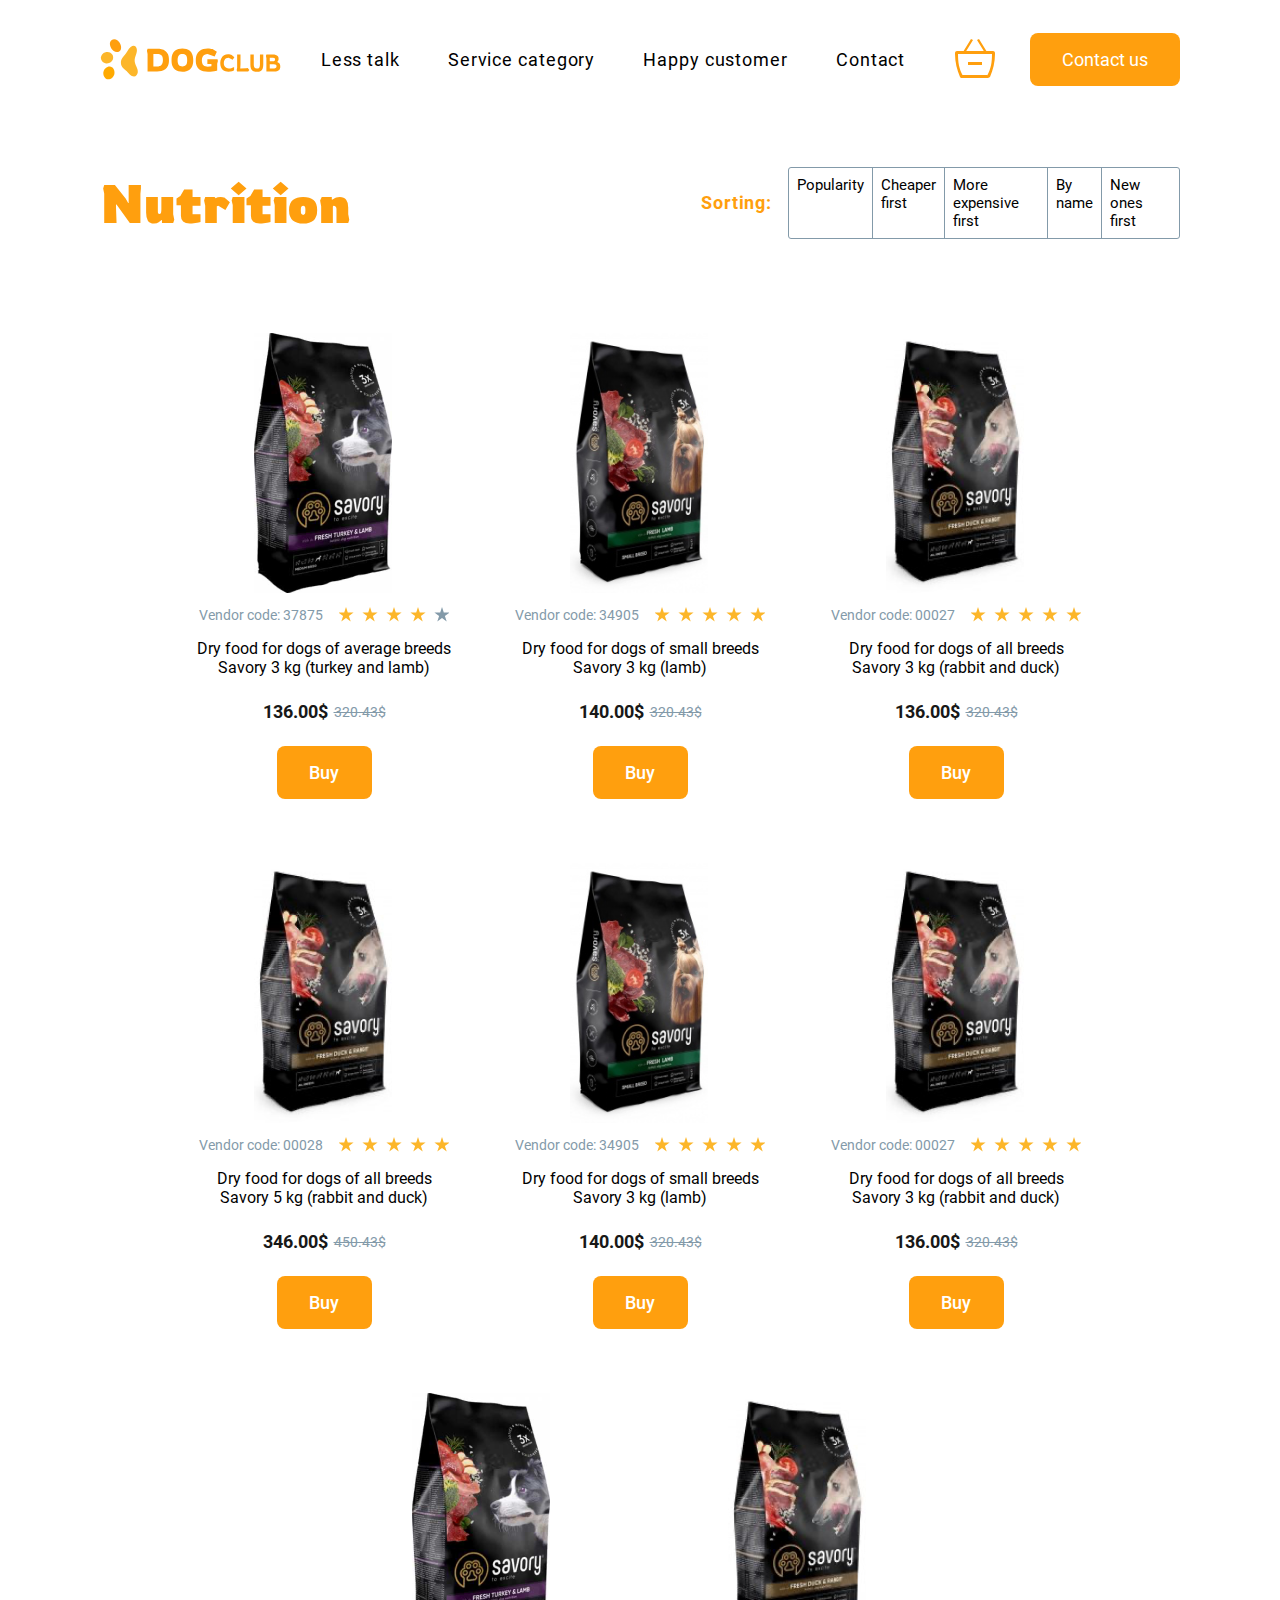
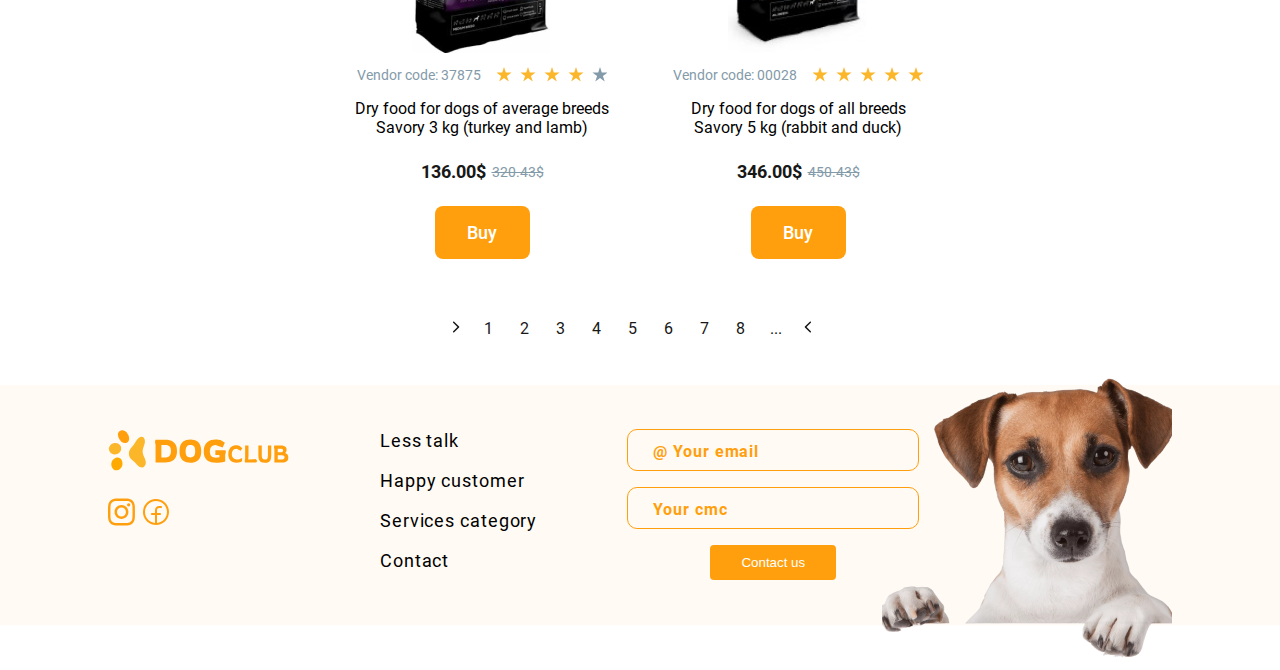
==== nutrition.html @ 67121de4 "Add files via upload" ====
<!DOCTYPE html>
<html lang="en">
  <head>
    <meta charset="UTF-8" />
    <meta name="viewport" content="width=device-width, initial-scale=1.0" />

    <link rel="stylesheet" href="./scss/main.min.css" />
    <title>Document</title>
  </head>
  <body>
    <header class="header">
      <div class="container">
        <div class="header__container">
          <nav class="header__nav">
            <a class="header__logo" href="./index.html">
              <img src="./photo/logo.svg" alt="logo" />
            </a>
            <ul class="header__menu">
              <li><a class="link" href="#">Less talk</a></li>
              <li><a class="link" href="#">Service category</a></li>
              <li><a class="link" href="#">Happy customer</a></li>
              <li><a class="link" href="#">Contact</a></li>
            </ul>
            <ul class="header__buttons">
              <li>
                <button type="button" class="cart-button">
                  <svg width="40px" height="40px">
                    <use href="./photo/icons.svg#icon-cart"></use>
                  </svg>
                </button>
              </li>
              <li>
                <button type="button" class="contact-button button">
                  Contact us
                </button>
              </li>
            </ul>
          </nav>
          <svg class="img-block">
            <use
              width="95px"
              height="95px"
              href="photo/icons.svg#icon-paw"
            ></use>
          </svg>
        </div>
      </div>
    </header>
    <main>
      <section class="choose-section">
        <div class="container">
          <div class="choose-section__container">
            <div class="choose-section__title-block">
              <h2 class="choose-section__title">Nutrition</h2>
            </div>
            <div class="choose-section__menu">
              <p class="choose-section__text">Sorting:</p>
              <ul class="choose-section__list">
                <li class="choose-section__list-element">
                  <a href="">Popularity</a>
                </li>
                <li class="choose-section__list-element">
                  <a href="">Cheaper first</a>
                </li>
                <li class="choose-section__list-element">
                  <a href="">More expensive first</a>
                </li>
                <li class="choose-section__list-element">
                  <a href="">By name</a>
                </li>
                <li class="choose-section__list-element">
                  <a href="">New ones first</a>
                </li>
              </ul>
            </div>
          </div>
        </div>
      </section>
      <section class="product-section">
        <div class="container">
          <div class="product-section__container">
            <ul class="product-list">
              <li class="product-list__element">
                <img
                  class="product-list__img"
                  src="./photo/turkey-product.png"
                  alt=""
                />
                <div class="product-list__stars-code-block">
                  <p class="product-list__code">Vendor code: 37875</p>
                  <img
                    class="product-list__stars"
                    src="./photo/four-stars.svg"
                    alt=""
                  />
                </div>
                <p class="product-list__desc">
                  Dry food for dogs of average breeds <br />
                  Savory 3 kg (turkey and lamb)
                </p>
                <div class="product-list__price">
                  <p class="product-list__new-price">136.00$</p>
                  <p class="product-list__old-price">320.43$</p>
                </div>
                <button class="product-list__button button" type="button">
                  <p class="product-list__button-text">Buy</p>
                </button>
              </li>
              <li class="product-list__element">
                <img
                  class="product-list__img"
                  src="./photo/lamb-product.png"
                  alt=""
                />
                <div class="product-list__stars-code-block">
                  <p class="product-list__code">Vendor code: 34905</p>
                  <img
                    class="product-list__stars"
                    src="./photo/five-stars.svg"
                    alt=""
                  />
                </div>
                <p class="product-list__desc">
                  Dry food for dogs of small breeds <br />
                  Savory 3 kg (lamb)
                </p>
                <div class="product-list__price">
                  <p class="product-list__new-price">140.00$</p>
                  <p class="product-list__old-price">320.43$</p>
                </div>
                <button class="product-list__button button" type="button">
                  <p class="product-list__button-text">Buy</p>
                </button>
              </li>
              <li class="product-list__element">
                <img
                  class="product-list__img"
                  src="./photo/rabbit-duck-product-3kg.png"
                  alt=""
                />
                <div class="product-list__stars-code-block">
                  <p class="product-list__code">Vendor code: 00027</p>
                  <img
                    class="product-list__stars"
                    src="./photo/five-stars.svg"
                    alt=""
                  />
                </div>
                <p class="product-list__desc">
                  Dry food for dogs of all breeds <br />
                  Savory 3 kg (rabbit and duck)
                </p>
                <div class="product-list__price">
                  <p class="product-list__new-price">136.00$</p>
                  <p class="product-list__old-price">320.43$</p>
                </div>
                <button class="product-list__button button" type="button">
                  <p class="product-list__button-text">Buy</p>
                </button>
              </li>
              <li class="product-list__element">
                <img
                  class="product-list__img"
                  src="./photo/rabbit-duck-product-5kg.png"
                  alt=""
                />
                <div class="product-list__stars-code-block">
                  <p class="product-list__code">Vendor code: 00028</p>
                  <img
                    class="product-list__stars"
                    src="./photo/five-stars.svg"
                    alt=""
                  />
                </div>
                <p class="product-list__desc">
                  Dry food for dogs of all breeds <br />
                  Savory 5 kg (rabbit and duck)
                </p>
                <div class="product-list__price">
                  <p class="product-list__new-price">346.00$</p>
                  <p class="product-list__old-price">450.43$</p>
                </div>
                <button class="product-list__button button" type="button">
                  <p class="product-list__button-text">Buy</p>
                </button>
              </li>
              <li class="product-list__element">
                <img
                  class="product-list__img"
                  src="./photo/lamb-product.png"
                  alt=""
                />
                <div class="product-list__stars-code-block">
                  <p class="product-list__code">Vendor code: 34905</p>
                  <img
                    class="product-list__stars"
                    src="./photo/five-stars.svg"
                    alt=""
                  />
                </div>
                <p class="product-list__desc">
                  Dry food for dogs of small breeds <br />
                  Savory 3 kg (lamb)
                </p>
                <div class="product-list__price">
                  <p class="product-list__new-price">140.00$</p>
                  <p class="product-list__old-price">320.43$</p>
                </div>
                <button class="product-list__button button" type="button">
                  <p class="product-list__button-text">Buy</p>
                </button>
              </li>
              <li class="product-list__element">
                <img
                  class="product-list__img"
                  src="./photo/rabbit-duck-product-3kg.png"
                  alt=""
                />
                <div class="product-list__stars-code-block">
                  <p class="product-list__code">Vendor code: 00027</p>
                  <img
                    class="product-list__stars"
                    src="./photo/five-stars.svg"
                    alt=""
                  />
                </div>
                <p class="product-list__desc">
                  Dry food for dogs of all breeds <br />
                  Savory 3 kg (rabbit and duck)
                </p>
                <div class="product-list__price">
                  <p class="product-list__new-price">136.00$</p>
                  <p class="product-list__old-price">320.43$</p>
                </div>
                <button class="product-list__button button" type="button">
                  <p class="product-list__button-text">Buy</p>
                </button>
              </li>
              <li class="product-list__element">
                <img
                  class="product-list__img"
                  src="./photo/turkey-product.png"
                  alt=""
                />
                <div class="product-list__stars-code-block">
                  <p class="product-list__code">Vendor code: 37875</p>
                  <img
                    class="product-list__stars"
                    src="./photo/four-stars.svg"
                    alt=""
                  />
                </div>
                <p class="product-list__desc">
                  Dry food for dogs of average breeds <br />
                  Savory 3 kg (turkey and lamb)
                </p>
                <div class="product-list__price">
                  <p class="product-list__new-price">136.00$</p>
                  <p class="product-list__old-price">320.43$</p>
                </div>
                <button class="product-list__button button" type="button">
                  <p class="product-list__button-text">Buy</p>
                </button>
              </li>
              <li class="product-list__element">
                <img
                  class="product-list__img"
                  src="./photo/rabbit-duck-product-5kg.png"
                  alt=""
                />
                <div class="product-list__stars-code-block">
                  <p class="product-list__code">Vendor code: 00028</p>
                  <img
                    class="product-list__stars"
                    src="./photo/five-stars.svg"
                    alt=""
                  />
                </div>
                <p class="product-list__desc">
                  Dry food for dogs of all breeds <br />
                  Savory 5 kg (rabbit and duck)
                </p>
                <div class="product-list__price">
                  <p class="product-list__new-price">346.00$</p>
                  <p class="product-list__old-price">450.43$</p>
                </div>
                <button class="product-list__button button" type="button">
                  <p class="product-list__button-text">Buy</p>
                </button>
              </li>
            </ul>
            <div class="product-section__slider">
              <div class="product-section__slider-container">
                <button class="scroll-button previous" type="button">
                  <img src="./photo/Group 46211.svg" alt="" />
                </button>
                <div class="pagination">
                  <button
                    class="pagination__button"
                    type="button"
                    aria-label="Go to slide 1"
                  >
                    <p class="pagination__text">1</p>
                  </button>
                  <button
                    class="pagination__button"
                    type="button"
                    aria-label="Go to slide 2"
                  >
                    <p class="pagination__text">2</p>
                  </button>
                  <button
                    class="pagination__button"
                    type="button"
                    aria-label="Go to slide 3"
                  >
                    <p class="pagination__text">3</p>
                  </button>
                  <button
                    class="pagination__button"
                    type="button"
                    aria-label="Go to slide 4"
                  >
                    <p class="pagination__text">4</p>
                  </button>
                  <button
                    class="pagination__button"
                    type="button"
                    aria-label="Go to slide 5"
                  >
                    <p class="pagination__text">5</p>
                  </button>
                  <button
                    class="pagination__button"
                    type="button"
                    aria-label="Go to slide 6"
                  >
                    <p class="pagination__text">6</p>
                  </button>
                  <button
                    class="pagination__button"
                    type="button"
                    aria-label="Go to slide 7"
                  >
                    <p class="pagination__text">7</p>
                  </button>
                  <button
                    class="pagination__button"
                    type="button"
                    aria-label="Go to slide 8"
                  >
                    <p class="pagination__text">8</p>
                  </button>
                  <button
                    class="pagination__button"
                    type="button"
                    aria-label="Go to slide 9"
                  >
                    <p class="pagination__text">...</p>
                  </button>
                </div>
                <button class="scroll-button next" type="button">
                  <img src="./photo/Group 46211.svg" alt="" />
                </button>
              </div>
            </div>
          </div>
        </div>
      </section>
    </main>
    <div class="footer-bg"></div>
    <footer class="footer">
      <div class="container">
        <div class="footer__container">
          <div class="footer__nav">
            <div class="footer__social-block">
              <a class="footer__logo" href="">
                <img src="./photo/logo.svg" alt="Logo" />
              </a>
              <ul class="footer__social-list">
                <li class="footer__social-item">
                  <a class="footer__social-network-link" href="">
                    <svg class="footer__social-network">
                      <use href="./photo/icons.svg#icon-instagram"></use>
                    </svg>
                  </a>
                </li>
                <li class="footer__social-item">
                  <a class="footer__social-network-link" href="">
                    <svg class="footer__social-network">
                      <use href="./photo/icons.svg#icon-facebook"></use>
                    </svg>
                  </a>
                </li>
              </ul>
            </div>

            <ul class="footer__menu-list">
              <li class="footer__menu-item">
                <a class="link" href="">Less talk</a>
              </li>
              <li class="footer__menu-item">
                <a class="link" href="">Happy customer </a>
              </li>
              <li class="footer__menu-item">
                <a class="link" href=""> Services category</a>
              </li>
              <li class="footer__menu-item">
                <a class="link" href="">Contact</a>
              </li>
            </ul>

            <div class="footer__form-block">
              <form class="footer__form" action="">
                <div class="footer__input-block">
                  <label class="footer__label" for=""></label
                  ><input
                    class="footer__input"
                    type="email"
                    placeholder="@ Your email"
                  />
                </div>
                <div class="footer__input-block">
                  <label for=""></label
                  ><input
                    class="footer__input"
                    type="text"
                    placeholder="Your cmc"
                  />
                </div>
              </form>
              <button class="footer__button-contacts" type="button">
                Contact us
              </button>
            </div>
          </div>
        </div>
      </div>
    </footer>
  </body>
</html>
---- scss/main.min.css ----
body{position:relative;margin:0;padding:0}h1,h2,h3,h4,h5,h6,p{margin:0}ul{list-style-type:none;padding:0px;margin:0}a{text-decoration:none}img{display:block;max-width:100%;height:auto;-o-object-fit:cover;object-fit:cover}.container{margin:0 auto;max-width:1440px;width:100%}:root{--main-text-color: #181817;--brand-color: #ff9f0e;--accent-color: #fcb62a;--second-text-color: #ffff;--card-bg-color: #839aa9;--title-font: "Rowdies", swap;--main-font: "Roboto", swap}@font-face{font-display:swap;font-family:"Rowdies";font-style:normal;font-weight:400;src:url("../fonts/rowdies-v17-latin-regular.woff2") format("woff2")}@font-face{font-display:swap;font-family:"Rowdies";font-style:normal;font-weight:700;src:url("../fonts/rowdies-v17-latin-700.woff2") format("woff2")}@font-face{font-display:swap;font-family:"Roboto";font-style:normal;font-weight:300;src:url("../fonts/roboto-v30-latin-300.woff2") format("woff2")}@font-face{font-display:swap;font-family:"Roboto";font-style:normal;font-weight:400;src:url("../fonts/roboto-v30-latin-regular.woff2") format("woff2")}@font-face{font-display:swap;font-family:"Roboto";font-style:normal;font-weight:500;src:url("../fonts/roboto-v30-latin-500.woff2") format("woff2")}@font-face{font-display:swap;font-family:"Roboto";font-style:normal;font-weight:700;src:url("../fonts/roboto-v30-latin-700.woff2") format("woff2")}.link{font-weight:400;font-size:18px;line-height:133%;letter-spacing:.05em;font-family:var(--main-font);color:var(--main-tezt-color);transition:color .3s;text-decoration:none}.link:hover{color:var(--brand-color)}.button{font-weight:400;font-size:18px;color:#fff;font-family:var(--main-font);background-color:var(--brand-color);border:none;border-radius:8px;padding:16px 32px;transition:.3s;cursor:pointer}.button:hover{background-color:var(--accent-color)}.contact-button{display:none}@media screen and (min-width: 1280px){.contact-button{display:block}}.cart-button{background-color:rgba(0,0,0,0);border:none;fill:var(--brand-color)}.cart-button>svg{width:24px;height:24px}@media screen and (min-width: 1280px){.cart-button>svg{width:40px;height:40px;margin:5px}}.burger-btn{background-color:rgba(0,0,0,0);border:none;fill:var(--brand-color);align-items:center;padding:0;height:24px;display:flex}.burger-btn__svg{width:24px;height:24px}@media screen and (min-width: 1280px){.burger-btn{display:none}}.explore-button{padding:8px 24px;margin:0 auto;display:block;font-size:16px}@media screen and (min-width: 1280px){.explore-button{padding:16px 32px}}.about-explore-button{font-size:16px;padding:8px 24px}@media screen and (min-width: 1280px){.about-explore-button{padding:16px 32px}}.carousel-button{border-radius:50%;height:46px;width:46px;border:none;fill:var(--second-text-color);background-color:var(--card-bg-color);padding:0;margin:0;cursor:pointer;display:block;transition:.3s}.carousel-button:hover{background-color:var(--brand-color)}.arrow{margin-top:2px}.next{transform:rotate(180deg)}.scroll-button{max-width:32px;width:100%;height:24px;border:none;background-color:#fff;padding:0;cursor:pointer}.hero-bg{background-image:url(/photo/Hero-bg-small.png);height:325px;position:absolute;z-index:-1;max-width:625px;width:100%;background-repeat:no-repeat;background-position:0px -50px}@media screen and (min-width: 1280px){.hero-bg{background-image:url(/photo/hero-bg.png);background-size:115%;background-position:-200px 0;background-repeat:no-repeat;max-width:1840px;width:100%;height:900px;position:absolute;z-index:-1;top:90px}}@media screen and (min-width: 1440px){.hero-bg{background-image:url(/photo/hero-bg.png);background-size:110%;background-position:-300px 0;background-repeat:no-repeat;max-width:1840px;width:100%;height:900px;position:absolute;z-index:-1}}.service-bg{background-image:url(/photo/service-bg.png);background-size:125%;background-position:0 0;background-repeat:no-repeat;width:100%;height:500px;position:absolute;z-index:-1}@media screen and (min-width: 1280px){.service-bg{background-size:140%;background-position:-50px 100px;background-repeat:no-repeat;width:100%;height:500px;position:absolute;z-index:-1}}.contacts-section-bg{background-image:url(/photo/Contacts-bg.png);background-position:0px 0px;max-width:360px;width:100%;height:500px;position:absolute;z-index:-1;background-size:120%;background-repeat:no-repeat}@media screen and (min-width: 1280px){.contacts-section-bg{background-size:125%;width:100%;background-repeat:no-repeat;background-position:0px -100px;height:1035px}}.footer-bg{background-color:#fffaf3;max-width:1920px;width:100%;height:240px;position:absolute;bottom:-45px;left:0}.customer-card{position:relative;width:344px;height:456px;text-align:center;border-radius:24px}.customer-card__bg{position:absolute;top:0;left:0;width:100%;height:100%;z-index:-1;border-radius:24px}.customer-card__text-bg{background-color:var(--card-bg-color);max-height:130px;height:100%;position:absolute;top:326px;right:0;width:100%;border-radius:0 0 24px 24px}.customer-card__title{color:var(--second-text-color);font-family:var(--main-font);margin-top:16px;font-weight:600;font-size:24px;margin-bottom:8px}.customer-card__text{color:var(--second-text-color);font-family:var(--main-font);margin-bottom:24px}.customer-card__mark-block{display:flex;margin:0 auto;width:260px;gap:8px}.customer-card__svg{fill:var(--accent-color);width:32px;height:14px}.customer-card__white-svg{fill:var(--second-text-color)}.customer-card__mark{font-family:var(--main-font);font-weight:400;font-size:16px;color:var(--accent-color)}.img-block{width:100px;height:100px;position:absolute;right:500px;top:20px;fill:#fffaf3;z-index:-1}.product-list{display:flex;gap:26px;flex-wrap:wrap;justify-content:center}.product-list__element{justify-content:center;width:290px;padding-bottom:24px}.product-list__element:hover{transform:scale(1.03);z-index:1;transition:transform .3s;box-shadow:0 8px 16px 0 rgba(24,24,23,.08)}.product-list__stars-code-block{display:flex;align-items:center;gap:16px;margin-bottom:16px;font-weight:400;font-size:14px;color:var(--card-bg-color);font-family:var(--main-font);text-align:center;margin-left:20px}.product-list__stars{width:110px;-o-object-fit:none;object-fit:none}.product-list__desc{margin-bottom:24px;font-weight:400;font-size:16px;font-family:var(--main-font)}.product-list__desc,.product-list__price{text-align:center}.product-list__button{display:block;margin:0 auto;max-width:95px;width:100%;border:none;align-items:center;margin-top:24px}.product-list__button-text{font-weight:500;font-size:18px;font-family:var(--main-font)}.product-list__price{gap:6px;display:flex;justify-content:center;align-items:center}.product-list__new-price{font-weight:600;font-size:18px;font-family:var(--main-font);color:var(--main-text-color)}.product-list__old-price{text-decoration:line-through;font-weight:400;font-size:14px;color:var(--card-bg-color);font-family:var(--main-font)}.header{margin:16px 20px 30px 20px;position:relative}@media screen and (min-width: 1280px){.header{margin:32px 100px 0 100px}}.header__nav{display:flex;align-items:center}.header__logo{flex-grow:1}.header__logo>img{width:92px}@media screen and (min-width: 1280px){.header__logo>img{width:182px}}.header__menu{display:none}@media screen and (min-width: 1280px){.header__menu{flex-grow:1;display:flex;gap:48px}}.header__buttons{display:flex;padding:0;align-items:center;gap:16px}@media screen and (min-width: 1280px){.header__buttons{gap:24px}}.pagination__button{border:none;background-color:#fff;margin:0px;border-radius:2px;cursor:pointer;padding:0px;color:var(--main-text-color)}.pagination__button:hover{background-color:var(--brand-color);transition:.3s;color:#fff}.pagination__text{font-weight:400;font-size:16px;text-align:center;font-family:var(--main-font);width:16px;height:16px;margin:4px 8px}.hero-section{position:relative}@media screen and (min-width: 1440px){.hero-section{height:800px}}.hero-section__container{display:flex}@media screen and (min-width: 1440px){.hero-section__container{margin:0 125px 0 95px;padding-top:200px;gap:75px}}@media screen and (min-width: 1280px){.hero-section__container{margin:0 125px 0 95px;padding-top:200px;gap:75px}}.hero-section__text-block{margin:0 auto;margin-top:20px;justify-content:center}@media screen and (min-width: 1440px){.hero-section__text-block{width:635px;margin:0}}.hero-section__title{font-size:32px;text-align:center;font-family:var(--title-font);margin-bottom:24px}@media screen and (min-width: 1280px){.hero-section__title{font-weight:400;font-size:60px;margin-bottom:40px;text-align:left}}@media screen and (min-width: 1440px){.hero-section__title{font-weight:400;font-size:72px;margin-bottom:40px;text-align:left}}.hero-section__text{color:var(--main-text-color);font-family:var(--main-font);font-size:16px;width:296px;text-align:center;margin-bottom:24px}@media screen and (min-width: 1440px){.hero-section__text{font-weight:400;font-size:22px;line-height:155%;margin-bottom:24px;text-align:left;width:500px}}@media screen and (min-width: 1280px){.hero-section__text{font-weight:400;font-size:22px;line-height:155%;margin-bottom:24px;text-align:left;width:500px}}.hero-section__img-container{position:relative;display:none}@media screen and (min-width: 1280px){.hero-section__img-container{width:400px;margin:0 auto;display:block}}@media screen and (min-width: 1440px){.hero-section__img-container{width:500px;display:block}}.hero-section__bg-elements-big{position:absolute;display:none}@media screen and (min-width: 1280px){.hero-section__bg-elements-big{left:35%;max-width:830px;width:830px;top:100px;display:block}}@media screen and (min-width: 1440px){.hero-section__bg-elements-big{left:41%;max-width:830px;width:830px;top:100px}}.hero-section__bg-elements-small{position:absolute;left:10%;top:100px;z-index:-1}@media screen and (min-width: 1280px){.hero-section__bg-elements-small{display:none}}.about-section{margin-top:105px}.about-section__container{display:flex;gap:24px;align-items:center}.about-section__text-block{width:640px;margin:0 20px}@media screen and (min-width: 1280px){.about-section__text-block{width:500px}}.about-section__photo{display:none}@media screen and (min-width: 1280px){.about-section__photo{display:block}}.about-section__title{font-weight:400;font-size:32px;color:var(--main-text-color);font-family:var(--title-font);margin-bottom:24px}@media screen and (min-width: 1280px){.about-section__title{font-size:56px}}.about-section__text{font-family:var(--main-font);color:var(--main-text-color);margin-bottom:24px;font-weight:400;line-height:155%;font-size:18px;width:320px;letter-spacing:.05em}@media screen and (min-width: 1280px){.about-section__text{font-size:18px}}@media screen and (min-width: 1440px){.about-section__text{font-size:22px;width:640px}}.about-section__btn-video-block{display:flex;gap:40px;align-items:center}.about-section__video-img{display:block}@media screen and (min-width: 1280px){.about-section__video-img{display:none}}.service-section{margin-top:50px;position:relative}.service-section__title{font-weight:400;font-size:56px;font-family:var(--title-font);width:480px;margin:0 auto 48px auto}.service-section__content{display:flex;gap:24px;margin:0 auto;width:1228px;align-items:end}.service-section__list{display:flex;gap:24px}.service-section__list-item{border-radius:16px;box-shadow:0 4px 4px 0 rgba(24,24,23,.05);background:linear-gradient(180deg, #fff 0%, #fffbf4 100%)}.service-section__card{display:flex;flex-direction:column;align-items:center;gap:24px;margin:45px 70px}.service-section__svg{width:96px;height:96px}.service-section__text{font-weight:600;font-size:22px;color:var(--brand-color);font-family:var(--main-font)}.service-section__more-service-block{display:flex;gap:10px;align-items:center}.service-section__button-text{margin:0;font-weight:400;font-size:18px;line-height:133%;letter-spacing:.05em;font-family:var(--main-font);color:var(--brand-color)}.service-section__arrow-svg{background-color:rgba(0,0,0,0);border:none;fill:var(--brand-color);width:40px;height:20px}.service-section__spiral-arrow{position:absolute;right:155px;top:-70px;width:220px;height:170px}@media screen and (min-width: 1280px){.service-section__spiral-arrow{width:130px;height:100px;right:50px;top:0px}}.customer-section__title{font-weight:400;font-size:56px;font-family:var(--title-font);color:var(--main-text-color);width:440px;margin:96px auto 48px auto}.customer-section__slider{display:flex;margin:0 auto;justify-content:center;align-items:center;gap:32px}.customer-section__list{display:flex;gap:16px;justify-content:center}.customer-section__item{border-radius:24px;width:344px;height:456px}.contacts-section{margin-bottom:90px}.contacts-section__container{margin:0 auto}@media screen and (min-width: 1280px){.contacts-section__text-block{width:600px;margin:0px auto;margin-top:170px}}.contacts-section__title{font-family:var(--title-font);color:var(--main-text-color);font-weight:400;text-align:center;width:250px;font-size:32px;margin:0px auto;margin-top:40px}@media screen and (min-width: 1280px){.contacts-section__title{font-size:56px;margin-bottom:16px}}.contacts-section__text{text-align:center;font-weight:400;font-size:14px;line-height:133%;letter-spacing:.05em;margin:0;color:var(--card-bg-color)}@media screen and (min-width: 1280px){.contacts-section__text{font-size:18px}}.contacts-section__form{margin-top:42px}.contacts-section__btn-container{margin:0 auto;max-width:152px;width:100%}.contacts-section:before{display:none}@media screen and (min-width: 1280px){.contacts-section:before{position:absolute;background-image:url(/photo/left-bg-dog.png);content:"";width:490px;height:520px;background-repeat:no-repeat;bottom:230px;display:block}}.contacts-section::after{display:none}@media screen and (min-width: 1280px){.contacts-section::after{position:absolute;background-image:url(/photo/right-bg-dog.png);content:"";width:322px;height:750px;background-repeat:no-repeat;bottom:250px;right:0px;display:block}}.contacts-section__privacy-form{max-width:167px;width:100%;margin:0 auto;margin-top:18px}.contacts-section__privacy{font-weight:300;font-size:12px;text-align:center;color:#839aa9;font-family:var(--main-font)}.footer{margin:90px 108px 90px 108px;position:relative}.footer__nav{display:flex;max-width:945px;width:100%;margin-bottom:32px;gap:136px}@media screen and (min-width: 1280px){.footer__nav{gap:90px}}.footer__social-block{display:flex;flex-direction:column;gap:24px}.footer__social-list{display:flex}.footer__social-network{width:32px;height:32px;text-align:center;fill:var(--brand-color)}.footer__menu-list{gap:16px;display:flex;flex-direction:column}.footer__menu-item{font-weight:400;font-size:18px;line-height:133%;letter-spacing:.05em;font-family:var(--main-font)}.footer__menu-item :hover{color:var(--brand-color)}.footer__form-block{display:flex;flex-direction:column;gap:16px}.footer__form{display:flex;flex-direction:column;gap:16px}.footer__input{width:240px;height:24px;border:1px solid var(--brand-color);padding:8px 25px;border-radius:10px;font-weight:400;font-size:18px;line-height:133%;letter-spacing:.05em;font-family:var(--main-font);color:var(--brand-color);background-color:#fffaf3}.footer__input::-moz-placeholder{color:var(--brand-color);font-family:var(--main-font);font-weight:700;font-size:16px}.footer__input::placeholder{color:var(--brand-color);font-family:var(--main-font);font-weight:700;font-size:16px}.footer__input:focus::-moz-placeholder{color:var(--brand-color);font-family:var(--main-font);font-weight:700;font-size:16px;color:var(--main-text-color)}.footer__input:focus::placeholder{color:var(--brand-color);font-family:var(--main-font);font-weight:700;font-size:16px;color:var(--main-text-color)}.footer__input:focus{outline:1px solid var(--brand-color)}.footer__button-contacts{border-radius:4px;padding:8px 24px;width:126px;height:35px;background-color:var(--brand-color);transition:.3s;border:none;margin:0 auto;color:var(--second-text-color)}.footer__button-contacts:hover{background-color:var(--accent-color)}.footer:before{position:absolute;background-image:url(/photo/footer-dog.png);content:"";width:290px;height:305px;right:0px;bottom:-90px;display:block}.input{margin-bottom:24px;margin-right:auto;margin-left:auto;max-width:600px;width:100%;display:flex}.input:focus{color:#000}.input__form-input{width:520px;padding:8px 40px 8px 80px;border-radius:8px;border:1px solid var(--brand-color);height:30px;font-weight:400;font-size:18px;line-height:133%;letter-spacing:.05em;font-family:var(--main-font);color:var(--brand-color)}.input__form-input::-moz-placeholder{color:var(--brand-color);font-family:var(--main-font);font-weight:700;font-size:16px}.input__form-input::placeholder{color:var(--brand-color);font-family:var(--main-font);font-weight:700;font-size:16px}.input__form-input:focus::-moz-placeholder{font-family:var(--main-font);font-weight:700;font-size:16px;color:var(--main-text-color)}.input__form-input:focus::placeholder{font-family:var(--main-font);font-weight:700;font-size:16px;color:var(--main-text-color)}.input__form-input:focus{outline:1px solid var(--brand-color)}.input__first{background:url(/photo/people.png) no-repeat center left;background-position:40px}.input__second{background:url(/photo/dog-icon.png) no-repeat center left;background-position:40px}.input__third{background:url(/photo/phone-icon.png) no-repeat center left;background-position:40px}.input__last{background:url(/photo/email-icon.png) no-repeat center left;background-position:40px}.choose-section__container{display:flex;margin:80px 100px;gap:350px;align-items:center}.choose-section__title-block{color:var(--brand-color);font-family:var(--title-font);font-weight:400;font-size:35px}.choose-section__title{margin:0}.choose-section__menu{display:flex;gap:16px;align-items:center}.choose-section__text{font-weight:600;font-size:18px;line-height:133%;letter-spacing:.05em;color:var(--brand-color);font-family:var(--main-font);margin:0}.choose-section__list{display:flex;max-width:553px;width:100%;border:1px solid #839aa9;border-radius:3px}.choose-section__list-element{padding:8px;border-right:1px solid #839aa9;font-weight:400;font-size:15px;font-family:var(--main-font)}.choose-section__list-element>a{color:#000}.choose-section__list-element:last-child{border-right:none}.choose-section__list-element:hover{background-color:var(--brand-color);transition:.3s}.choose-section__list-element:hover>a{color:#fff}.product-section{margin:0 100px}.product-section__slider{margin:0 auto;width:100%;max-width:400px;gap:0;margin-top:32px}.product-section__slider-container{display:flex}/*# sourceMappingURL=main.min.css.map */
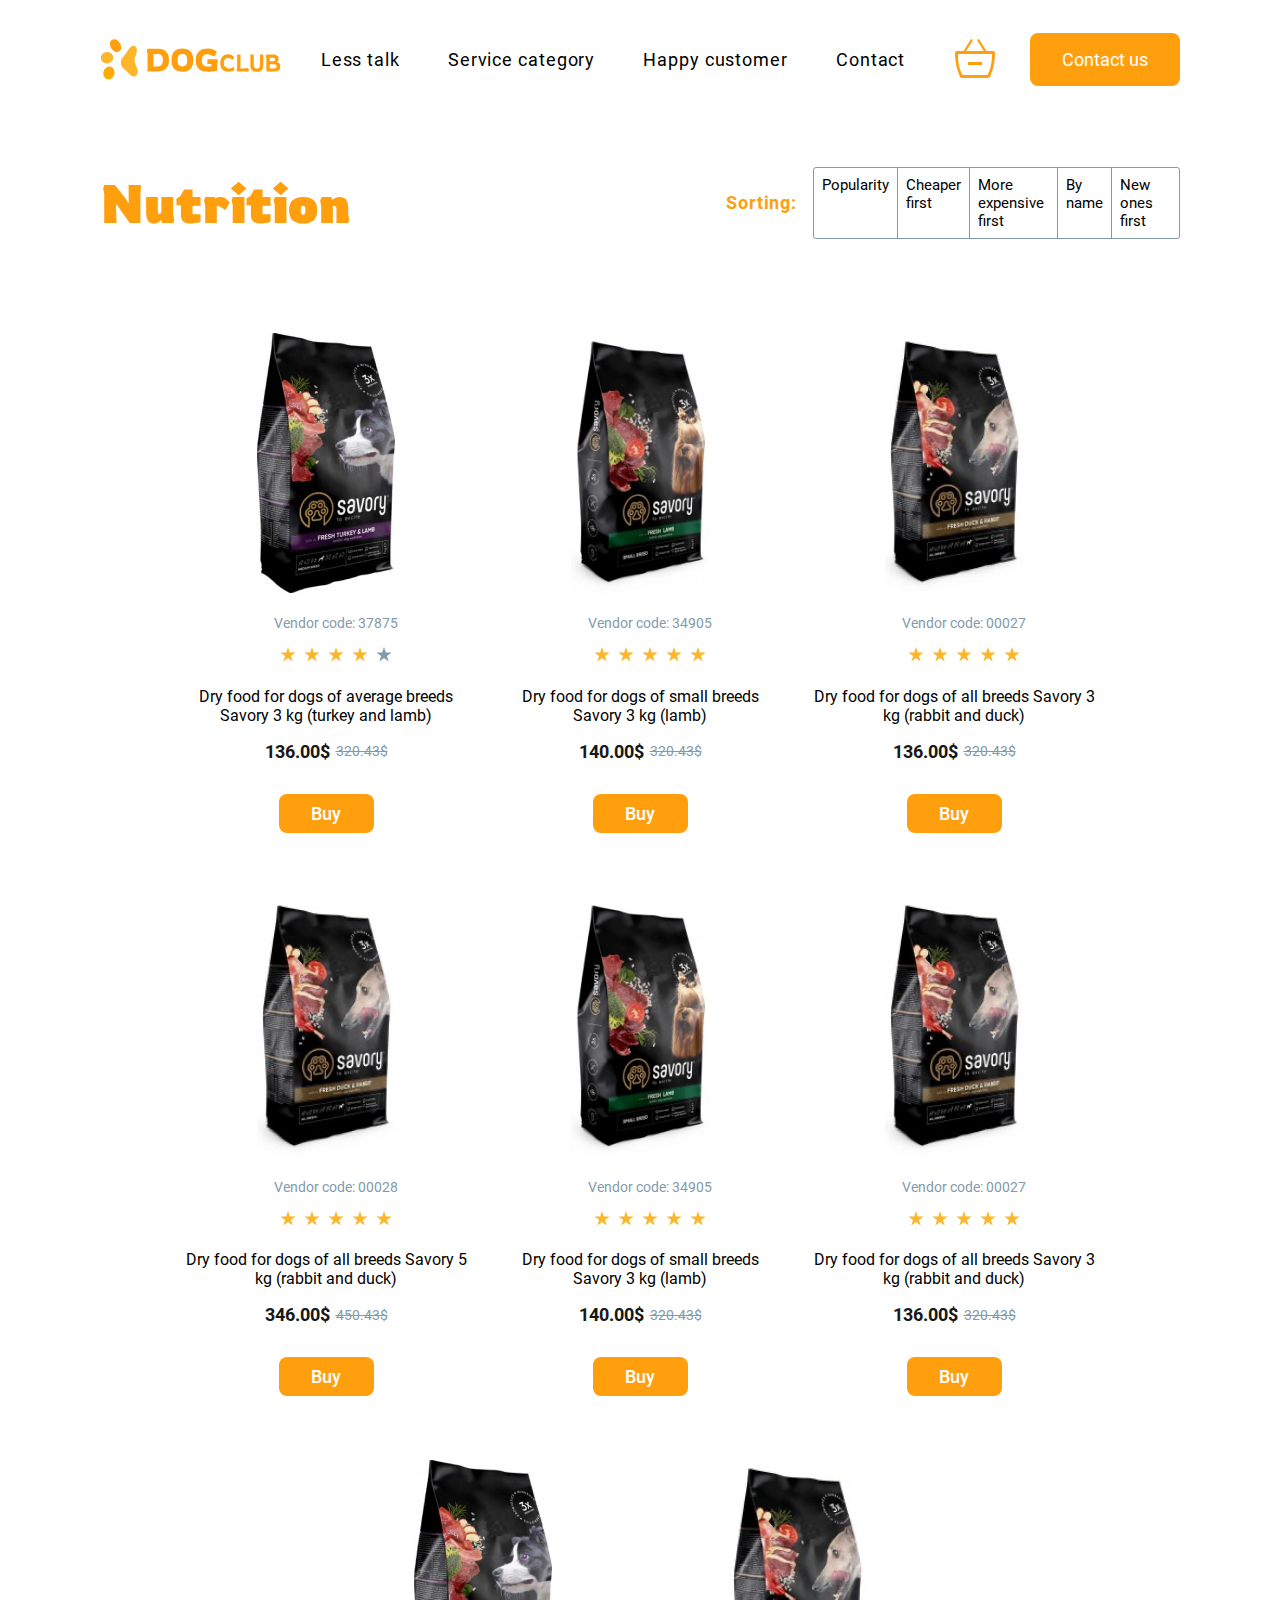
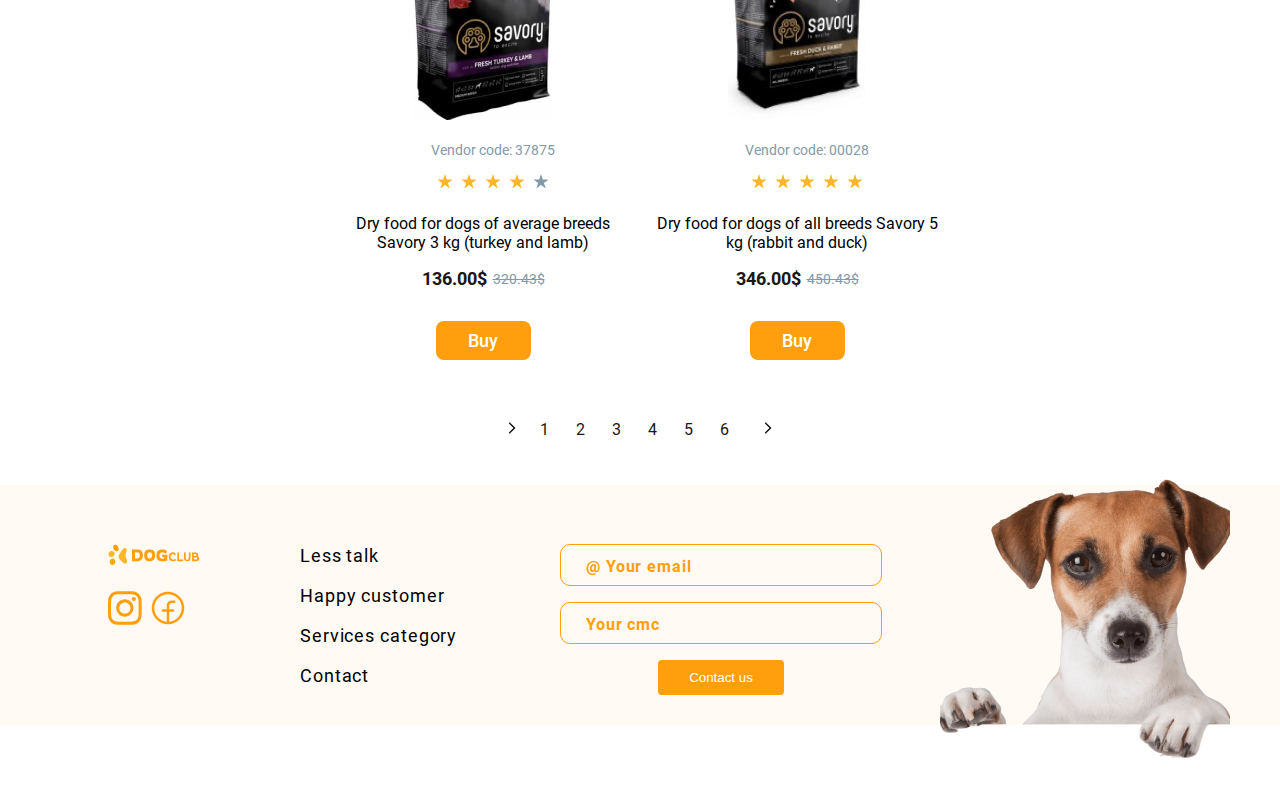
==== commit 485848a0: "Add files via upload" ====
--- a/nutrition.html
+++ b/nutrition.html
@@ -33,6 +33,70 @@
                 <button type="button" class="contact-button button">
                   Contact us
                 </button>
+                <button class="burger-btn servcie-menu-btn-open">
+                  <svg class="burger-btn__svg">
+                    <use href="./photo/icons.svg#icon-menu"></use>
+                  </svg>
+                </button>
+
+                <div class="service-mobile-menu mobile-menu">
+                  <div class="mobile-menu__logo-block">
+                    <a class="mobile-menu__logo" href="./index.html">
+                      <img src="./photo/logo.svg" alt="logo" />
+                    </a>
+                    <button
+                      class="mobile-menu__btn-close service-menu-btn-close"
+                    >
+                      <svg
+                        width="24"
+                        height="24"
+                        viewBox="0 0 24 24"
+                        fill="none"
+                        xmlns="http://www.w3.org/2000/svg"
+                      >
+                        <path
+                          d="M9 6L15 12L21 6"
+                          stroke="#FF9F0E"
+                          stroke-width="2"
+                          stroke-linecap="round"
+                        />
+                        <path
+                          d="M9 18L15 12L21 18"
+                          stroke="#FF9F0E"
+                          stroke-width="2"
+                          stroke-linecap="round"
+                        />
+                      </svg>
+                    </button>
+                  </div>
+
+                  <ul class="mobile-menu__list">
+                    <li>
+                      <a class="mobile-menu__link" href="#">Less talk</a>
+                    </li>
+                    <li>
+                      <a class="mobile-menu__link" href="#">Service category</a>
+                    </li>
+                    <li>
+                      <a class="mobile-menu__link" href="#">Happy customer</a>
+                    </li>
+                    <li>
+                      <a class="mobile-menu__link" href="#">Contact</a>
+                    </li>
+                  </ul>
+                  <ul class="mobile-menu__sociate-list">
+                    <li class="mobile-menu__sociate-link">
+                      <svg class="mobile-menu__sociate-svg">
+                        <use href="./photo/icons.svg#icon-instagram"></use>
+                      </svg>
+                    </li>
+                    <li class="mobile-menu__sociate-link">
+                      <svg class="mobile-menu__sociate-svg">
+                        <use href="./photo/icons.svg#icon-facebook"></use>
+                      </svg>
+                    </li>
+                  </ul>
+                </div>
               </li>
             </ul>
           </nav>
@@ -53,6 +117,7 @@
             <div class="choose-section__title-block">
               <h2 class="choose-section__title">Nutrition</h2>
             </div>
+
             <div class="choose-section__menu">
               <p class="choose-section__text">Sorting:</p>
               <ul class="choose-section__list">
@@ -70,6 +135,121 @@
                 </li>
                 <li class="choose-section__list-element">
                   <a href="">New ones first</a>
+                </li>
+              </ul>
+            </div>
+          </div>
+          <div class="choose-section__btn-mobile-menu">
+            <img src="./photo/swap-arrow.svg" alt="" />
+            <a class="choose-section__mobile-menu-text choose-menu-btn-open"
+              >Sorting</a
+            >
+          </div>
+
+          <div class="backdrop is-hidden">
+            <div class="choose-section__mobile-menu choose-mobile-menu">
+              <div class="choose-mobile-menu__title-block">
+                <h2 class="choose-mobile-menu__title">Sorting</h2>
+                <button
+                  class="choose-mobile-menu__btn-close choose-menu-btn-close"
+                >
+                  <svg
+                    width="20"
+                    height="20"
+                    viewBox="0 0 24 24"
+                    fill="none"
+                    xmlns="http://www.w3.org/2000/svg"
+                  >
+                    <path
+                      d="M9 6L15 12L21 6"
+                      stroke="#011C44"
+                      stroke-width="2"
+                      stroke-linecap="round"
+                    />
+                    <path
+                      d="M9 18L15 12L21 18"
+                      stroke="#011C44"
+                      stroke-width="2"
+                      stroke-linecap="round"
+                    />
+                  </svg>
+                </button>
+              </div>
+              <ul class="choose-mobile-menu__mobile-list">
+                <li class="choose-mobile-menu__mobile-list-element">
+                  <a href="">Popularity</a>
+                  <svg
+                    width="14"
+                    height="15"
+                    viewBox="0 0 14 15"
+                    fill="none"
+                    xmlns="http://www.w3.org/2000/svg"
+                  >
+                    <path
+                      d="M4.1709 2.19163C4.02507 2.33746 3.95215 2.51013 3.95215 2.70963C3.95215 2.90874 4.02507 3.08121 4.1709 3.22704L8.44382 7.49996L4.15632 11.7875C4.0202 11.9236 3.95215 12.0937 3.95215 12.2979C3.95215 12.502 4.02507 12.677 4.1709 12.8229C4.31673 12.9687 4.4894 13.0416 4.6889 13.0416C4.88801 13.0416 5.06048 12.9687 5.20632 12.8229L10.1063 7.90829C10.1646 7.84996 10.2061 7.78677 10.2306 7.71871C10.2547 7.65065 10.2667 7.57774 10.2667 7.49996C10.2667 7.42218 10.2547 7.34927 10.2306 7.28121C10.2061 7.21315 10.1646 7.14996 10.1063 7.09163L5.19173 2.17704C5.05562 2.04093 4.88801 1.97288 4.6889 1.97288C4.4894 1.97288 4.31673 2.04579 4.1709 2.19163Z"
+                      fill="#181817"
+                    />
+                  </svg>
+                </li>
+                <li class="choose-mobile-menu__mobile-list-element">
+                  <a href="">Cheaper first</a>
+                  <svg
+                    width="14"
+                    height="15"
+                    viewBox="0 0 14 15"
+                    fill="none"
+                    xmlns="http://www.w3.org/2000/svg"
+                  >
+                    <path
+                      d="M4.1709 2.19163C4.02507 2.33746 3.95215 2.51013 3.95215 2.70963C3.95215 2.90874 4.02507 3.08121 4.1709 3.22704L8.44382 7.49996L4.15632 11.7875C4.0202 11.9236 3.95215 12.0937 3.95215 12.2979C3.95215 12.502 4.02507 12.677 4.1709 12.8229C4.31673 12.9687 4.4894 13.0416 4.6889 13.0416C4.88801 13.0416 5.06048 12.9687 5.20632 12.8229L10.1063 7.90829C10.1646 7.84996 10.2061 7.78677 10.2306 7.71871C10.2547 7.65065 10.2667 7.57774 10.2667 7.49996C10.2667 7.42218 10.2547 7.34927 10.2306 7.28121C10.2061 7.21315 10.1646 7.14996 10.1063 7.09163L5.19173 2.17704C5.05562 2.04093 4.88801 1.97288 4.6889 1.97288C4.4894 1.97288 4.31673 2.04579 4.1709 2.19163Z"
+                      fill="#181817"
+                    />
+                  </svg>
+                </li>
+                <li class="choose-mobile-menu__mobile-list-element">
+                  <a href="">More expensive first</a>
+                  <svg
+                    width="14"
+                    height="15"
+                    viewBox="0 0 14 15"
+                    fill="none"
+                    xmlns="http://www.w3.org/2000/svg"
+                  >
+                    <path
+                      d="M4.1709 2.19163C4.02507 2.33746 3.95215 2.51013 3.95215 2.70963C3.95215 2.90874 4.02507 3.08121 4.1709 3.22704L8.44382 7.49996L4.15632 11.7875C4.0202 11.9236 3.95215 12.0937 3.95215 12.2979C3.95215 12.502 4.02507 12.677 4.1709 12.8229C4.31673 12.9687 4.4894 13.0416 4.6889 13.0416C4.88801 13.0416 5.06048 12.9687 5.20632 12.8229L10.1063 7.90829C10.1646 7.84996 10.2061 7.78677 10.2306 7.71871C10.2547 7.65065 10.2667 7.57774 10.2667 7.49996C10.2667 7.42218 10.2547 7.34927 10.2306 7.28121C10.2061 7.21315 10.1646 7.14996 10.1063 7.09163L5.19173 2.17704C5.05562 2.04093 4.88801 1.97288 4.6889 1.97288C4.4894 1.97288 4.31673 2.04579 4.1709 2.19163Z"
+                      fill="#181817"
+                    />
+                  </svg>
+                </li>
+                <li class="choose-mobile-menu__mobile-list-element">
+                  <a href="">By name</a>
+                  <svg
+                    width="14"
+                    height="15"
+                    viewBox="0 0 14 15"
+                    fill="none"
+                    xmlns="http://www.w3.org/2000/svg"
+                  >
+                    <path
+                      d="M4.1709 2.19163C4.02507 2.33746 3.95215 2.51013 3.95215 2.70963C3.95215 2.90874 4.02507 3.08121 4.1709 3.22704L8.44382 7.49996L4.15632 11.7875C4.0202 11.9236 3.95215 12.0937 3.95215 12.2979C3.95215 12.502 4.02507 12.677 4.1709 12.8229C4.31673 12.9687 4.4894 13.0416 4.6889 13.0416C4.88801 13.0416 5.06048 12.9687 5.20632 12.8229L10.1063 7.90829C10.1646 7.84996 10.2061 7.78677 10.2306 7.71871C10.2547 7.65065 10.2667 7.57774 10.2667 7.49996C10.2667 7.42218 10.2547 7.34927 10.2306 7.28121C10.2061 7.21315 10.1646 7.14996 10.1063 7.09163L5.19173 2.17704C5.05562 2.04093 4.88801 1.97288 4.6889 1.97288C4.4894 1.97288 4.31673 2.04579 4.1709 2.19163Z"
+                      fill="#181817"
+                    />
+                  </svg>
+                </li>
+                <li class="choose-mobile-menu__mobile-list-element">
+                  <a href="">New ones first</a>
+                  <svg
+                    width="14"
+                    height="15"
+                    viewBox="0 0 14 15"
+                    fill="none"
+                    xmlns="http://www.w3.org/2000/svg"
+                  >
+                    <path
+                      d="M4.1709 2.19163C4.02507 2.33746 3.95215 2.51013 3.95215 2.70963C3.95215 2.90874 4.02507 3.08121 4.1709 3.22704L8.44382 7.49996L4.15632 11.7875C4.0202 11.9236 3.95215 12.0937 3.95215 12.2979C3.95215 12.502 4.02507 12.677 4.1709 12.8229C4.31673 12.9687 4.4894 13.0416 4.6889 13.0416C4.88801 13.0416 5.06048 12.9687 5.20632 12.8229L10.1063 7.90829C10.1646 7.84996 10.2061 7.78677 10.2306 7.71871C10.2547 7.65065 10.2667 7.57774 10.2667 7.49996C10.2667 7.42218 10.2547 7.34927 10.2306 7.28121C10.2061 7.21315 10.1646 7.14996 10.1063 7.09163L5.19173 2.17704C5.05562 2.04093 4.88801 1.97288 4.6889 1.97288C4.4894 1.97288 4.31673 2.04579 4.1709 2.19163Z"
+                      fill="#181817"
+                    />
+                  </svg>
                 </li>
               </ul>
             </div>
@@ -94,13 +274,15 @@
                     alt=""
                   />
                 </div>
-                <p class="product-list__desc">
-                  Dry food for dogs of average breeds <br />
-                  Savory 3 kg (turkey and lamb)
-                </p>
-                <div class="product-list__price">
-                  <p class="product-list__new-price">136.00$</p>
-                  <p class="product-list__old-price">320.43$</p>
+                <div class="product-list__desc-price">
+                  <p class="product-list__desc">
+                    Dry food for dogs of average breeds Savory 3 kg (turkey and
+                    lamb)
+                  </p>
+                  <div class="product-list__price">
+                    <p class="product-list__new-price">136.00$</p>
+                    <p class="product-list__old-price">320.43$</p>
+                  </div>
                 </div>
                 <button class="product-list__button button" type="button">
                   <p class="product-list__button-text">Buy</p>
@@ -120,14 +302,16 @@
                     alt=""
                   />
                 </div>
-                <p class="product-list__desc">
-                  Dry food for dogs of small breeds <br />
-                  Savory 3 kg (lamb)
-                </p>
-                <div class="product-list__price">
-                  <p class="product-list__new-price">140.00$</p>
-                  <p class="product-list__old-price">320.43$</p>
-                </div>
+                <div class="product-list__desc-price">
+                  <p class="product-list__desc">
+                    Dry food for dogs of small breeds Savory 3 kg (lamb)
+                  </p>
+                  <div class="product-list__price">
+                    <p class="product-list__new-price">140.00$</p>
+                    <p class="product-list__old-price">320.43$</p>
+                  </div>
+                </div>
+
                 <button class="product-list__button button" type="button">
                   <p class="product-list__button-text">Buy</p>
                 </button>
@@ -146,13 +330,15 @@
                     alt=""
                   />
                 </div>
-                <p class="product-list__desc">
-                  Dry food for dogs of all breeds <br />
-                  Savory 3 kg (rabbit and duck)
-                </p>
-                <div class="product-list__price">
-                  <p class="product-list__new-price">136.00$</p>
-                  <p class="product-list__old-price">320.43$</p>
+                <div class="product-list__desc-price">
+                  <p class="product-list__desc">
+                    Dry food for dogs of all breeds Savory 3 kg (rabbit and
+                    duck)
+                  </p>
+                  <div class="product-list__price">
+                    <p class="product-list__new-price">136.00$</p>
+                    <p class="product-list__old-price">320.43$</p>
+                  </div>
                 </div>
                 <button class="product-list__button button" type="button">
                   <p class="product-list__button-text">Buy</p>
@@ -172,13 +358,15 @@
                     alt=""
                   />
                 </div>
-                <p class="product-list__desc">
-                  Dry food for dogs of all breeds <br />
-                  Savory 5 kg (rabbit and duck)
-                </p>
-                <div class="product-list__price">
-                  <p class="product-list__new-price">346.00$</p>
-                  <p class="product-list__old-price">450.43$</p>
+                <div class="product-list__desc-price">
+                  <p class="product-list__desc">
+                    Dry food for dogs of all breeds Savory 5 kg (rabbit and
+                    duck)
+                  </p>
+                  <div class="product-list__price">
+                    <p class="product-list__new-price">346.00$</p>
+                    <p class="product-list__old-price">450.43$</p>
+                  </div>
                 </div>
                 <button class="product-list__button button" type="button">
                   <p class="product-list__button-text">Buy</p>
@@ -198,13 +386,14 @@
                     alt=""
                   />
                 </div>
-                <p class="product-list__desc">
-                  Dry food for dogs of small breeds <br />
-                  Savory 3 kg (lamb)
-                </p>
-                <div class="product-list__price">
-                  <p class="product-list__new-price">140.00$</p>
-                  <p class="product-list__old-price">320.43$</p>
+                <div class="product-list__desc-price">
+                  <p class="product-list__desc">
+                    Dry food for dogs of small breeds Savory 3 kg (lamb)
+                  </p>
+                  <div class="product-list__price">
+                    <p class="product-list__new-price">140.00$</p>
+                    <p class="product-list__old-price">320.43$</p>
+                  </div>
                 </div>
                 <button class="product-list__button button" type="button">
                   <p class="product-list__button-text">Buy</p>
@@ -224,13 +413,15 @@
                     alt=""
                   />
                 </div>
-                <p class="product-list__desc">
-                  Dry food for dogs of all breeds <br />
-                  Savory 3 kg (rabbit and duck)
-                </p>
-                <div class="product-list__price">
-                  <p class="product-list__new-price">136.00$</p>
-                  <p class="product-list__old-price">320.43$</p>
+                <div class="product-list__desc-price">
+                  <p class="product-list__desc">
+                    Dry food for dogs of all breeds Savory 3 kg (rabbit and
+                    duck)
+                  </p>
+                  <div class="product-list__price">
+                    <p class="product-list__new-price">136.00$</p>
+                    <p class="product-list__old-price">320.43$</p>
+                  </div>
                 </div>
                 <button class="product-list__button button" type="button">
                   <p class="product-list__button-text">Buy</p>
@@ -250,13 +441,15 @@
                     alt=""
                   />
                 </div>
-                <p class="product-list__desc">
-                  Dry food for dogs of average breeds <br />
-                  Savory 3 kg (turkey and lamb)
-                </p>
-                <div class="product-list__price">
-                  <p class="product-list__new-price">136.00$</p>
-                  <p class="product-list__old-price">320.43$</p>
+                <div class="product-list__desc-price">
+                  <p class="product-list__desc">
+                    Dry food for dogs of average breeds Savory 3 kg (turkey and
+                    lamb)
+                  </p>
+                  <div class="product-list__price">
+                    <p class="product-list__new-price">136.00$</p>
+                    <p class="product-list__old-price">320.43$</p>
+                  </div>
                 </div>
                 <button class="product-list__button button" type="button">
                   <p class="product-list__button-text">Buy</p>
@@ -276,13 +469,15 @@
                     alt=""
                   />
                 </div>
-                <p class="product-list__desc">
-                  Dry food for dogs of all breeds <br />
-                  Savory 5 kg (rabbit and duck)
-                </p>
-                <div class="product-list__price">
-                  <p class="product-list__new-price">346.00$</p>
-                  <p class="product-list__old-price">450.43$</p>
+                <div class="product-list__desc-price">
+                  <p class="product-list__desc">
+                    Dry food for dogs of all breeds Savory 5 kg (rabbit and
+                    duck)
+                  </p>
+                  <div class="product-list__price">
+                    <p class="product-list__new-price">346.00$</p>
+                    <p class="product-list__old-price">450.43$</p>
+                  </div>
                 </div>
                 <button class="product-list__button button" type="button">
                   <p class="product-list__button-text">Buy</p>
@@ -368,8 +563,9 @@
         </div>
       </section>
     </main>
-    <div class="footer-bg"></div>
+
     <footer class="footer">
+      <div class="footer-bg"></div>
       <div class="container">
         <div class="footer__container">
           <div class="footer__nav">
@@ -434,8 +630,11 @@
               </button>
             </div>
           </div>
+          <img class="footer__dog" src="./photo/footer-dog.png" />
         </div>
       </div>
     </footer>
+    <script src="./js/choose-mobile-menu.js"></script>
+    <script src="./js/choose-backdrop.js"></script>
   </body>
 </html>
--- a/scss/main.min.css
+++ b/scss/main.min.css
@@ -1 +1 @@
-body{position:relative;margin:0;padding:0}h1,h2,h3,h4,h5,h6,p{margin:0}ul{list-style-type:none;padding:0px;margin:0}a{text-decoration:none}img{display:block;max-width:100%;height:auto;-o-object-fit:cover;object-fit:cover}.container{margin:0 auto;max-width:1440px;width:100%}:root{--main-text-color: #181817;--brand-color: #ff9f0e;--accent-color: #fcb62a;--second-text-color: #ffff;--card-bg-color: #839aa9;--title-font: "Rowdies", swap;--main-font: "Roboto", swap}@font-face{font-display:swap;font-family:"Rowdies";font-style:normal;font-weight:400;src:url("../fonts/rowdies-v17-latin-regular.woff2") format("woff2")}@font-face{font-display:swap;font-family:"Rowdies";font-style:normal;font-weight:700;src:url("../fonts/rowdies-v17-latin-700.woff2") format("woff2")}@font-face{font-display:swap;font-family:"Roboto";font-style:normal;font-weight:300;src:url("../fonts/roboto-v30-latin-300.woff2") format("woff2")}@font-face{font-display:swap;font-family:"Roboto";font-style:normal;font-weight:400;src:url("../fonts/roboto-v30-latin-regular.woff2") format("woff2")}@font-face{font-display:swap;font-family:"Roboto";font-style:normal;font-weight:500;src:url("../fonts/roboto-v30-latin-500.woff2") format("woff2")}@font-face{font-display:swap;font-family:"Roboto";font-style:normal;font-weight:700;src:url("../fonts/roboto-v30-latin-700.woff2") format("woff2")}.link{font-weight:400;font-size:18px;line-height:133%;letter-spacing:.05em;font-family:var(--main-font);color:var(--main-tezt-color);transition:color .3s;text-decoration:none}.link:hover{color:var(--brand-color)}.button{font-weight:400;font-size:18px;color:#fff;font-family:var(--main-font);background-color:var(--brand-color);border:none;border-radius:8px;padding:16px 32px;transition:.3s;cursor:pointer}.button:hover{background-color:var(--accent-color)}.contact-button{display:none}@media screen and (min-width: 1280px){.contact-button{display:block}}.cart-button{background-color:rgba(0,0,0,0);border:none;fill:var(--brand-color)}.cart-button>svg{width:24px;height:24px}@media screen and (min-width: 1280px){.cart-button>svg{width:40px;height:40px;margin:5px}}.burger-btn{background-color:rgba(0,0,0,0);border:none;fill:var(--brand-color);align-items:center;padding:0;height:24px;display:flex}.burger-btn__svg{width:24px;height:24px}@media screen and (min-width: 1280px){.burger-btn{display:none}}.explore-button{padding:8px 24px;margin:0 auto;display:block;font-size:16px}@media screen and (min-width: 1280px){.explore-button{padding:16px 32px}}.about-explore-button{font-size:16px;padding:8px 24px}@media screen and (min-width: 1280px){.about-explore-button{padding:16px 32px}}.carousel-button{border-radius:50%;height:46px;width:46px;border:none;fill:var(--second-text-color);background-color:var(--card-bg-color);padding:0;margin:0;cursor:pointer;display:block;transition:.3s}.carousel-button:hover{background-color:var(--brand-color)}.arrow{margin-top:2px}.next{transform:rotate(180deg)}.scroll-button{max-width:32px;width:100%;height:24px;border:none;background-color:#fff;padding:0;cursor:pointer}.hero-bg{background-image:url(/photo/Hero-bg-small.png);height:325px;position:absolute;z-index:-1;max-width:625px;width:100%;background-repeat:no-repeat;background-position:0px -50px}@media screen and (min-width: 1280px){.hero-bg{background-image:url(/photo/hero-bg.png);background-size:115%;background-position:-200px 0;background-repeat:no-repeat;max-width:1840px;width:100%;height:900px;position:absolute;z-index:-1;top:90px}}@media screen and (min-width: 1440px){.hero-bg{background-image:url(/photo/hero-bg.png);background-size:110%;background-position:-300px 0;background-repeat:no-repeat;max-width:1840px;width:100%;height:900px;position:absolute;z-index:-1}}.service-bg{background-image:url(/photo/service-bg.png);background-size:125%;background-position:0 0;background-repeat:no-repeat;width:100%;height:500px;position:absolute;z-index:-1}@media screen and (min-width: 1280px){.service-bg{background-size:140%;background-position:-50px 100px;background-repeat:no-repeat;width:100%;height:500px;position:absolute;z-index:-1}}.contacts-section-bg{background-image:url(/photo/Contacts-bg.png);background-position:0px 0px;max-width:360px;width:100%;height:500px;position:absolute;z-index:-1;background-size:120%;background-repeat:no-repeat}@media screen and (min-width: 1280px){.contacts-section-bg{background-size:125%;width:100%;background-repeat:no-repeat;background-position:0px -100px;height:1035px}}.footer-bg{background-color:#fffaf3;max-width:1920px;width:100%;height:240px;position:absolute;bottom:-45px;left:0}.customer-card{position:relative;width:344px;height:456px;text-align:center;border-radius:24px}.customer-card__bg{position:absolute;top:0;left:0;width:100%;height:100%;z-index:-1;border-radius:24px}.customer-card__text-bg{background-color:var(--card-bg-color);max-height:130px;height:100%;position:absolute;top:326px;right:0;width:100%;border-radius:0 0 24px 24px}.customer-card__title{color:var(--second-text-color);font-family:var(--main-font);margin-top:16px;font-weight:600;font-size:24px;margin-bottom:8px}.customer-card__text{color:var(--second-text-color);font-family:var(--main-font);margin-bottom:24px}.customer-card__mark-block{display:flex;margin:0 auto;width:260px;gap:8px}.customer-card__svg{fill:var(--accent-color);width:32px;height:14px}.customer-card__white-svg{fill:var(--second-text-color)}.customer-card__mark{font-family:var(--main-font);font-weight:400;font-size:16px;color:var(--accent-color)}.img-block{width:100px;height:100px;position:absolute;right:500px;top:20px;fill:#fffaf3;z-index:-1}.product-list{display:flex;gap:26px;flex-wrap:wrap;justify-content:center}.product-list__element{justify-content:center;width:290px;padding-bottom:24px}.product-list__element:hover{transform:scale(1.03);z-index:1;transition:transform .3s;box-shadow:0 8px 16px 0 rgba(24,24,23,.08)}.product-list__stars-code-block{display:flex;align-items:center;gap:16px;margin-bottom:16px;font-weight:400;font-size:14px;color:var(--card-bg-color);font-family:var(--main-font);text-align:center;margin-left:20px}.product-list__stars{width:110px;-o-object-fit:none;object-fit:none}.product-list__desc{margin-bottom:24px;font-weight:400;font-size:16px;font-family:var(--main-font)}.product-list__desc,.product-list__price{text-align:center}.product-list__button{display:block;margin:0 auto;max-width:95px;width:100%;border:none;align-items:center;margin-top:24px}.product-list__button-text{font-weight:500;font-size:18px;font-family:var(--main-font)}.product-list__price{gap:6px;display:flex;justify-content:center;align-items:center}.product-list__new-price{font-weight:600;font-size:18px;font-family:var(--main-font);color:var(--main-text-color)}.product-list__old-price{text-decoration:line-through;font-weight:400;font-size:14px;color:var(--card-bg-color);font-family:var(--main-font)}.header{margin:16px 20px 30px 20px;position:relative}@media screen and (min-width: 1280px){.header{margin:32px 100px 0 100px}}.header__nav{display:flex;align-items:center}.header__logo{flex-grow:1}.header__logo>img{width:92px}@media screen and (min-width: 1280px){.header__logo>img{width:182px}}.header__menu{display:none}@media screen and (min-width: 1280px){.header__menu{flex-grow:1;display:flex;gap:48px}}.header__buttons{display:flex;padding:0;align-items:center;gap:16px}@media screen and (min-width: 1280px){.header__buttons{gap:24px}}.pagination__button{border:none;background-color:#fff;margin:0px;border-radius:2px;cursor:pointer;padding:0px;color:var(--main-text-color)}.pagination__button:hover{background-color:var(--brand-color);transition:.3s;color:#fff}.pagination__text{font-weight:400;font-size:16px;text-align:center;font-family:var(--main-font);width:16px;height:16px;margin:4px 8px}.hero-section{position:relative}@media screen and (min-width: 1440px){.hero-section{height:800px}}.hero-section__container{display:flex}@media screen and (min-width: 1440px){.hero-section__container{margin:0 125px 0 95px;padding-top:200px;gap:75px}}@media screen and (min-width: 1280px){.hero-section__container{margin:0 125px 0 95px;padding-top:200px;gap:75px}}.hero-section__text-block{margin:0 auto;margin-top:20px;justify-content:center}@media screen and (min-width: 1440px){.hero-section__text-block{width:635px;margin:0}}.hero-section__title{font-size:32px;text-align:center;font-family:var(--title-font);margin-bottom:24px}@media screen and (min-width: 1280px){.hero-section__title{font-weight:400;font-size:60px;margin-bottom:40px;text-align:left}}@media screen and (min-width: 1440px){.hero-section__title{font-weight:400;font-size:72px;margin-bottom:40px;text-align:left}}.hero-section__text{color:var(--main-text-color);font-family:var(--main-font);font-size:16px;width:296px;text-align:center;margin-bottom:24px}@media screen and (min-width: 1440px){.hero-section__text{font-weight:400;font-size:22px;line-height:155%;margin-bottom:24px;text-align:left;width:500px}}@media screen and (min-width: 1280px){.hero-section__text{font-weight:400;font-size:22px;line-height:155%;margin-bottom:24px;text-align:left;width:500px}}.hero-section__img-container{position:relative;display:none}@media screen and (min-width: 1280px){.hero-section__img-container{width:400px;margin:0 auto;display:block}}@media screen and (min-width: 1440px){.hero-section__img-container{width:500px;display:block}}.hero-section__bg-elements-big{position:absolute;display:none}@media screen and (min-width: 1280px){.hero-section__bg-elements-big{left:35%;max-width:830px;width:830px;top:100px;display:block}}@media screen and (min-width: 1440px){.hero-section__bg-elements-big{left:41%;max-width:830px;width:830px;top:100px}}.hero-section__bg-elements-small{position:absolute;left:10%;top:100px;z-index:-1}@media screen and (min-width: 1280px){.hero-section__bg-elements-small{display:none}}.about-section{margin-top:105px}.about-section__container{display:flex;gap:24px;align-items:center}.about-section__text-block{width:640px;margin:0 20px}@media screen and (min-width: 1280px){.about-section__text-block{width:500px}}.about-section__photo{display:none}@media screen and (min-width: 1280px){.about-section__photo{display:block}}.about-section__title{font-weight:400;font-size:32px;color:var(--main-text-color);font-family:var(--title-font);margin-bottom:24px}@media screen and (min-width: 1280px){.about-section__title{font-size:56px}}.about-section__text{font-family:var(--main-font);color:var(--main-text-color);margin-bottom:24px;font-weight:400;line-height:155%;font-size:18px;width:320px;letter-spacing:.05em}@media screen and (min-width: 1280px){.about-section__text{font-size:18px}}@media screen and (min-width: 1440px){.about-section__text{font-size:22px;width:640px}}.about-section__btn-video-block{display:flex;gap:40px;align-items:center}.about-section__video-img{display:block}@media screen and (min-width: 1280px){.about-section__video-img{display:none}}.service-section{margin-top:50px;position:relative}.service-section__title{font-weight:400;font-size:56px;font-family:var(--title-font);width:480px;margin:0 auto 48px auto}.service-section__content{display:flex;gap:24px;margin:0 auto;width:1228px;align-items:end}.service-section__list{display:flex;gap:24px}.service-section__list-item{border-radius:16px;box-shadow:0 4px 4px 0 rgba(24,24,23,.05);background:linear-gradient(180deg, #fff 0%, #fffbf4 100%)}.service-section__card{display:flex;flex-direction:column;align-items:center;gap:24px;margin:45px 70px}.service-section__svg{width:96px;height:96px}.service-section__text{font-weight:600;font-size:22px;color:var(--brand-color);font-family:var(--main-font)}.service-section__more-service-block{display:flex;gap:10px;align-items:center}.service-section__button-text{margin:0;font-weight:400;font-size:18px;line-height:133%;letter-spacing:.05em;font-family:var(--main-font);color:var(--brand-color)}.service-section__arrow-svg{background-color:rgba(0,0,0,0);border:none;fill:var(--brand-color);width:40px;height:20px}.service-section__spiral-arrow{position:absolute;right:155px;top:-70px;width:220px;height:170px}@media screen and (min-width: 1280px){.service-section__spiral-arrow{width:130px;height:100px;right:50px;top:0px}}.customer-section__title{font-weight:400;font-size:56px;font-family:var(--title-font);color:var(--main-text-color);width:440px;margin:96px auto 48px auto}.customer-section__slider{display:flex;margin:0 auto;justify-content:center;align-items:center;gap:32px}.customer-section__list{display:flex;gap:16px;justify-content:center}.customer-section__item{border-radius:24px;width:344px;height:456px}.contacts-section{margin-bottom:90px}.contacts-section__container{margin:0 auto}@media screen and (min-width: 1280px){.contacts-section__text-block{width:600px;margin:0px auto;margin-top:170px}}.contacts-section__title{font-family:var(--title-font);color:var(--main-text-color);font-weight:400;text-align:center;width:250px;font-size:32px;margin:0px auto;margin-top:40px}@media screen and (min-width: 1280px){.contacts-section__title{font-size:56px;margin-bottom:16px}}.contacts-section__text{text-align:center;font-weight:400;font-size:14px;line-height:133%;letter-spacing:.05em;margin:0;color:var(--card-bg-color)}@media screen and (min-width: 1280px){.contacts-section__text{font-size:18px}}.contacts-section__form{margin-top:42px}.contacts-section__btn-container{margin:0 auto;max-width:152px;width:100%}.contacts-section:before{display:none}@media screen and (min-width: 1280px){.contacts-section:before{position:absolute;background-image:url(/photo/left-bg-dog.png);content:"";width:490px;height:520px;background-repeat:no-repeat;bottom:230px;display:block}}.contacts-section::after{display:none}@media screen and (min-width: 1280px){.contacts-section::after{position:absolute;background-image:url(/photo/right-bg-dog.png);content:"";width:322px;height:750px;background-repeat:no-repeat;bottom:250px;right:0px;display:block}}.contacts-section__privacy-form{max-width:167px;width:100%;margin:0 auto;margin-top:18px}.contacts-section__privacy{font-weight:300;font-size:12px;text-align:center;color:#839aa9;font-family:var(--main-font)}.footer{margin:90px 108px 90px 108px;position:relative}.footer__nav{display:flex;max-width:945px;width:100%;margin-bottom:32px;gap:136px}@media screen and (min-width: 1280px){.footer__nav{gap:90px}}.footer__social-block{display:flex;flex-direction:column;gap:24px}.footer__social-list{display:flex}.footer__social-network{width:32px;height:32px;text-align:center;fill:var(--brand-color)}.footer__menu-list{gap:16px;display:flex;flex-direction:column}.footer__menu-item{font-weight:400;font-size:18px;line-height:133%;letter-spacing:.05em;font-family:var(--main-font)}.footer__menu-item :hover{color:var(--brand-color)}.footer__form-block{display:flex;flex-direction:column;gap:16px}.footer__form{display:flex;flex-direction:column;gap:16px}.footer__input{width:240px;height:24px;border:1px solid var(--brand-color);padding:8px 25px;border-radius:10px;font-weight:400;font-size:18px;line-height:133%;letter-spacing:.05em;font-family:var(--main-font);color:var(--brand-color);background-color:#fffaf3}.footer__input::-moz-placeholder{color:var(--brand-color);font-family:var(--main-font);font-weight:700;font-size:16px}.footer__input::placeholder{color:var(--brand-color);font-family:var(--main-font);font-weight:700;font-size:16px}.footer__input:focus::-moz-placeholder{color:var(--brand-color);font-family:var(--main-font);font-weight:700;font-size:16px;color:var(--main-text-color)}.footer__input:focus::placeholder{color:var(--brand-color);font-family:var(--main-font);font-weight:700;font-size:16px;color:var(--main-text-color)}.footer__input:focus{outline:1px solid var(--brand-color)}.footer__button-contacts{border-radius:4px;padding:8px 24px;width:126px;height:35px;background-color:var(--brand-color);transition:.3s;border:none;margin:0 auto;color:var(--second-text-color)}.footer__button-contacts:hover{background-color:var(--accent-color)}.footer:before{position:absolute;background-image:url(/photo/footer-dog.png);content:"";width:290px;height:305px;right:0px;bottom:-90px;display:block}.input{margin-bottom:24px;margin-right:auto;margin-left:auto;max-width:600px;width:100%;display:flex}.input:focus{color:#000}.input__form-input{width:520px;padding:8px 40px 8px 80px;border-radius:8px;border:1px solid var(--brand-color);height:30px;font-weight:400;font-size:18px;line-height:133%;letter-spacing:.05em;font-family:var(--main-font);color:var(--brand-color)}.input__form-input::-moz-placeholder{color:var(--brand-color);font-family:var(--main-font);font-weight:700;font-size:16px}.input__form-input::placeholder{color:var(--brand-color);font-family:var(--main-font);font-weight:700;font-size:16px}.input__form-input:focus::-moz-placeholder{font-family:var(--main-font);font-weight:700;font-size:16px;color:var(--main-text-color)}.input__form-input:focus::placeholder{font-family:var(--main-font);font-weight:700;font-size:16px;color:var(--main-text-color)}.input__form-input:focus{outline:1px solid var(--brand-color)}.input__first{background:url(/photo/people.png) no-repeat center left;background-position:40px}.input__second{background:url(/photo/dog-icon.png) no-repeat center left;background-position:40px}.input__third{background:url(/photo/phone-icon.png) no-repeat center left;background-position:40px}.input__last{background:url(/photo/email-icon.png) no-repeat center left;background-position:40px}.choose-section__container{display:flex;margin:80px 100px;gap:350px;align-items:center}.choose-section__title-block{color:var(--brand-color);font-family:var(--title-font);font-weight:400;font-size:35px}.choose-section__title{margin:0}.choose-section__menu{display:flex;gap:16px;align-items:center}.choose-section__text{font-weight:600;font-size:18px;line-height:133%;letter-spacing:.05em;color:var(--brand-color);font-family:var(--main-font);margin:0}.choose-section__list{display:flex;max-width:553px;width:100%;border:1px solid #839aa9;border-radius:3px}.choose-section__list-element{padding:8px;border-right:1px solid #839aa9;font-weight:400;font-size:15px;font-family:var(--main-font)}.choose-section__list-element>a{color:#000}.choose-section__list-element:last-child{border-right:none}.choose-section__list-element:hover{background-color:var(--brand-color);transition:.3s}.choose-section__list-element:hover>a{color:#fff}.product-section{margin:0 100px}.product-section__slider{margin:0 auto;width:100%;max-width:400px;gap:0;margin-top:32px}.product-section__slider-container{display:flex}/*# sourceMappingURL=main.min.css.map */+body{margin:0}h1,h2,h3,h4,h5,h6,p{margin:0}ul{list-style-type:none;padding:0px;margin:0}a{text-decoration:none}img{display:block;max-width:100%;height:auto;-o-object-fit:cover;object-fit:cover}:root{--main-text-color: #181817;--brand-color: #ff9f0e;--accent-color: #fcb62a;--second-text-color: #ffff;--card-bg-color: #839aa9;--title-font: "Rowdies", swap;--main-font: "Roboto", swap}@font-face{font-display:swap;font-family:"Rowdies";font-style:normal;font-weight:400;src:url("../fonts/rowdies-v17-latin-regular.woff2") format("woff2")}@font-face{font-display:swap;font-family:"Rowdies";font-style:normal;font-weight:700;src:url("../fonts/rowdies-v17-latin-700.woff2") format("woff2")}@font-face{font-display:swap;font-family:"Roboto";font-style:normal;font-weight:300;src:url("../fonts/roboto-v30-latin-300.woff2") format("woff2")}@font-face{font-display:swap;font-family:"Roboto";font-style:normal;font-weight:400;src:url("../fonts/roboto-v30-latin-regular.woff2") format("woff2")}@font-face{font-display:swap;font-family:"Roboto";font-style:normal;font-weight:500;src:url("../fonts/roboto-v30-latin-500.woff2") format("woff2")}@font-face{font-display:swap;font-family:"Roboto";font-style:normal;font-weight:700;src:url("../fonts/roboto-v30-latin-700.woff2") format("woff2")}.link{font-weight:400;font-size:18px;line-height:133%;letter-spacing:.05em;font-family:var(--main-font);color:var(--main-tezt-color);transition:color .3s;text-decoration:none}.link:hover{color:var(--brand-color)}.button{font-weight:400;font-size:18px;color:#fff;font-family:var(--main-font);background-color:var(--brand-color);border:none;border-radius:8px;padding:16px 32px;transition:.3s;cursor:pointer}.button:hover{background-color:var(--accent-color)}.contact-button{display:none}@media screen and (min-width: 1280px){.contact-button{display:block}}.cart-button{background-color:rgba(0,0,0,0);border:none;fill:var(--brand-color)}.cart-button>svg{width:24px;height:24px}@media screen and (min-width: 1280px){.cart-button>svg{width:40px;height:40px;margin:5px}}.burger-btn{background-color:rgba(0,0,0,0);border:none;fill:var(--brand-color);align-items:center;padding:0;height:24px;display:flex}.burger-btn__svg{width:24px;height:24px}@media screen and (min-width: 1280px){.burger-btn{display:none}}.explore-button{padding:8px 24px;margin:0 auto;display:block;font-size:16px}@media screen and (min-width: 1280px){.explore-button{padding:16px 32px}}.about-explore-button{font-size:16px;padding:8px 24px}@media screen and (min-width: 1280px){.about-explore-button{padding:16px 32px}}.carousel-button{display:none}@media screen and (min-width: 1280px){.carousel-button{border-radius:50%;height:46px;max-width:46px;width:100%;border:none;fill:var(--second-text-color);background-color:var(--card-bg-color);padding:0;margin:0;cursor:pointer;display:block;transition:.3s}}.carousel-button:hover{background-color:var(--brand-color)}.arrow{margin-top:2px;width:40px;height:20px}.next{transform:rotate(180deg)}.scroll-button{max-width:32px;width:100%;height:24px;border:none;background-color:#fff;padding:0;cursor:pointer;transform:rotate(0)}.service-carousel-button{background-color:rgba(0,0,0,0);border:none;fill:var(--brand-color);width:40px;height:20px;transform:rotate(0deg)}.hero-bg{background-image:url(/photo/Hero-bg-small.png);height:325px;position:absolute;z-index:-1;max-width:1280px;width:100%;background-repeat:no-repeat;background-position:0px -50px}@media screen and (min-width: 1280px){.hero-bg{background-image:url(/photo/hero-bg.png);background-size:115%;background-position:-200px 0;background-repeat:no-repeat;max-width:1840px;width:100%;height:900px;position:absolute;z-index:-1;top:90px}}@media screen and (min-width: 1441px){.hero-bg{background-image:url(/photo/hero-bg.png);background-size:110%;background-position:-300px 0;background-repeat:no-repeat;max-width:1920px;width:100%;height:900px;position:absolute;z-index:-1}}.service-bg{background-image:url(/photo/mobile-service-bg.png);background-position:0px 10px;background-size:100%;background-repeat:no-repeat;width:100%;height:600px;position:absolute;z-index:-1}@media screen and (min-width: 1441px){.service-bg{background-image:url(/photo/service-bg.png);background-size:140%;background-position:-50px 100px;max-width:1920px;width:100%;height:500px}}.contacts-section-bg{background-image:url(/photo/Contacts-bg.png);background-position:0px 0px;width:100%;height:500px;position:absolute;z-index:-1;background-size:120% auto;background-repeat:no-repeat}@media screen and (min-width: 1280px){.contacts-section-bg{background-size:auto 125%;max-width:1280px;width:100%;background-repeat:no-repeat;background-position:-300px -90px;height:1035px}}@media screen and (min-width: 1441px){.contacts-section-bg{background-size:auto 125%;max-width:1920px;width:100%;background-repeat:no-repeat;background-position:0px -120px;height:1035px}}.footer-bg{background-color:#fffaf3;max-width:1280px;width:100%;height:510px;position:absolute;left:0;z-index:-1;background-position:0px 0px}@media screen and (min-width: 1280px){.footer-bg{max-width:1920px;width:100%;height:240px;top:-45px}}.customer-card{text-align:center;position:relative;border-radius:24px;width:320px;height:456px}@media screen and (min-width: 1280px){.customer-card{width:344px;height:456px}}.customer-card__bg{position:absolute;top:0;left:0;width:100%;height:100%;z-index:-1;border-radius:24px}.customer-card__text-bg{background-color:var(--card-bg-color);max-height:130px;height:100%;position:absolute;top:326px;right:0;width:100%;border-radius:0 0 24px 24px}.customer-card__title{color:var(--second-text-color);font-family:var(--main-font);margin-top:16px;font-weight:600;font-size:24px;margin-bottom:8px}.customer-card__text{color:var(--second-text-color);font-family:var(--main-font);margin-bottom:24px}.customer-card__mark-block{display:flex;margin:0 auto;width:260px;gap:8px}.customer-card__svg{fill:var(--accent-color);width:32px;height:14px}.customer-card__white-svg{fill:var(--second-text-color)}.customer-card__mark{font-family:var(--main-font);font-weight:400;font-size:16px;color:var(--accent-color)}.img-block{width:100px;height:100px;position:absolute;right:500px;top:20px;fill:#fffaf3;z-index:-1}.product-list{display:flex;gap:16px;flex-wrap:wrap;justify-content:center}@media screen and (min-width: 1280px){.product-list{gap:26px}}.product-list__element{display:flex;flex-direction:column;gap:8px;justify-content:center;width:152px;padding-bottom:32px}@media screen and (min-width: 1280px){.product-list__element{padding-bottom:24px;width:288px}}.product-list__element:hover{transform:scale(1.03);z-index:1;transition:transform .3s;box-shadow:0 8px 16px 0 rgba(24,24,23,.08)}.product-list__stars-code-block{display:flex;flex-direction:column;align-items:center;font-weight:400;font-size:12px;color:var(--card-bg-color);font-family:var(--main-font);text-align:center;gap:8px}@media screen and (min-width: 1280px){.product-list__stars-code-block{font-size:14px;gap:16px;margin-bottom:16px;margin-left:20px}}.product-list__stars{width:110px;-o-object-fit:none;object-fit:none}.product-list__desc-price{display:flex;flex-direction:column;gap:16px}.product-list__desc{font-weight:400;font-size:14px;font-family:var(--main-font)}@media screen and (min-width: 1280px){.product-list__desc{font-size:16px}}.product-list__desc,.product-list__price{text-align:center}.product-list__price{gap:6px;display:flex;justify-content:center;align-items:center;font-size:16px}.product-list__new-price{font-weight:600;font-size:16px;font-family:var(--main-font);color:var(--main-text-color)}@media screen and (min-width: 1280px){.product-list__new-price{font-size:18px}}.product-list__old-price{text-decoration:line-through;font-weight:400;font-size:12px;color:var(--card-bg-color);font-family:var(--main-font)}@media screen and (min-width: 1280px){.product-list__old-price{font-size:14px}}.product-list__button{display:block;margin:0 auto;max-width:95px;width:100%;border:none;align-items:center;padding:9px 24px}@media screen and (min-width: 1280px){.product-list__button{margin-top:24px}}.product-list__button-text{font-weight:500;font-size:16px;font-family:var(--main-font)}@media screen and (min-width: 1280px){.product-list__button-text{font-size:18px}}.header{margin:16px 20px 30px 20px;position:relative}@media screen and (min-width: 1280px){.header{margin:32px 100px 0 100px}}.header__nav{display:flex;align-items:center}.header__logo{flex-grow:1}.header__logo>img{width:92px}@media screen and (min-width: 1280px){.header__logo>img{width:182px}}.header__menu{display:none}@media screen and (min-width: 1280px){.header__menu{flex-grow:1;display:flex;gap:48px}}.header__buttons{display:flex;padding:0;align-items:center;gap:16px}@media screen and (min-width: 1280px){.header__buttons{gap:24px}}.pagination__button{border:none;background-color:#fff;margin:0px;border-radius:2px;cursor:pointer;padding:0px;color:var(--main-text-color)}.pagination__button:hover{background-color:var(--brand-color);transition:.3s;color:#fff}.pagination__text{font-weight:400;font-size:16px;text-align:center;font-family:var(--main-font);width:16px;height:16px;margin:4px 8px}.swiper-slide{width:345px}.backdrop{position:fixed;top:0;bottom:0;left:0;right:0;display:flex;align-items:center;justify-content:center;background-color:rgba(0,0,0,.5);transition:visibility .3s,opacity .3s}.backdrop.is-hidden{opacity:0;visibility:hidden;pointer-events:none}.mobile-menu{position:fixed;right:0;top:0;width:100%;height:100%;background-color:#fff;transform:translateY(100%);transition:transform 1s;border-radius:24px 24px 0 0}.mobile-menu.is-open{transform:translateY(62%)}.mobile-menu__title-block{display:flex;margin:20px 0;align-items:center}.mobile-menu__btn-close{padding:0;border:none;background:none;margin-right:20px}.mobile-menu__title{font-weight:600;font-size:18px;line-height:133%;font-family:var(--main-font);margin-left:40%;flex-grow:1;width:60px;color:var(--brand-color)}.mobile-menu__mobile-list{display:flex;flex-direction:column;gap:16px;margin:0 20px}.mobile-menu__mobile-list-element{display:flex}.mobile-menu__mobile-list-element>a{flex-grow:1;font-weight:400;font-size:16px;color:#000;text-decoration:none;font-family:var(--main-font)}.mobile-menu__mobile-list-element :hover{color:var(--brand-color);transition:.3s}.hero-section{position:relative}@media screen and (min-width: 1441px){.hero-section{height:800px}}.hero-section__container{display:flex}@media screen and (min-width: 1441px){.hero-section__container{margin:0 125px 0 95px;padding-top:200px;gap:75px}}@media screen and (min-width: 1280px){.hero-section__container{margin:0 125px 0 95px;padding-top:200px;gap:75px}}.hero-section__text-block{margin:0 auto;margin-top:20px;justify-content:center}@media screen and (min-width: 1441px){.hero-section__text-block{width:635px;margin:0}}.hero-section__title{font-size:32px;text-align:center;font-family:var(--title-font);margin-bottom:24px}@media screen and (min-width: 1280px){.hero-section__title{font-weight:400;font-size:60px;margin-bottom:40px;text-align:left}}@media screen and (min-width: 1441px){.hero-section__title{font-weight:400;font-size:72px;margin-bottom:40px;text-align:left}}.hero-section__text{color:var(--main-text-color);font-family:var(--main-font);font-size:16px;width:296px;text-align:center;margin-bottom:24px}@media screen and (min-width: 1441px){.hero-section__text{font-weight:400;font-size:22px;line-height:155%;margin-bottom:24px;text-align:left;width:500px}}@media screen and (min-width: 1280px){.hero-section__text{font-weight:400;font-size:22px;line-height:155%;margin-bottom:24px;text-align:left;width:500px}}.hero-section__img-container{position:relative;display:none}@media screen and (min-width: 1280px){.hero-section__img-container{width:400px;margin:0 auto;display:block}}@media screen and (min-width: 1441px){.hero-section__img-container{width:500px;display:block}}.hero-section__bg-elements-big{position:absolute;display:none}@media screen and (min-width: 1280px){.hero-section__bg-elements-big{left:35%;max-width:830px;width:830px;top:100px;display:block}}@media screen and (min-width: 1441px){.hero-section__bg-elements-big{left:41%;max-width:830px;width:830px;top:100px}}.hero-section__bg-elements-small{position:absolute;left:10%;top:100px;z-index:-1}@media screen and (min-width: 1280px){.hero-section__bg-elements-small{display:none}}.about-section{margin-top:105px}.about-section__container{display:flex;gap:24px;align-items:center}.about-section__text-block{width:640px;margin:0 20px}@media screen and (min-width: 1280px){.about-section__text-block{width:500px}}.about-section__photo{display:none}@media screen and (min-width: 1280px){.about-section__photo{display:block}}.about-section__title{font-weight:400;font-size:32px;color:var(--main-text-color);font-family:var(--title-font);margin-bottom:24px}@media screen and (min-width: 1280px){.about-section__title{font-size:56px}}.about-section__text{font-family:var(--main-font);color:var(--main-text-color);margin-bottom:24px;font-weight:400;line-height:155%;font-size:18px;width:320px;letter-spacing:.05em}@media screen and (min-width: 1280px){.about-section__text{font-size:18px}}@media screen and (min-width: 1441px){.about-section__text{font-size:22px;width:640px}}.about-section__btn-video-block{display:flex;gap:40px;align-items:center}.about-section__video-img{display:block}@media screen and (min-width: 1280px){.about-section__video-img{display:none}}.service-section{margin-top:50px;position:relative}.service-section__title{font-size:32px;font-weight:400;font-family:var(--title-font);width:275px;margin:0 auto 48px auto}@media screen and (min-width: 1280px){.service-section__title{font-size:56px;width:480px}}.service-section__content{display:flex;gap:24px;margin:0 auto;max-width:1228px;width:100%;align-items:end;flex-direction:column;align-items:center}@media screen and (min-width: 1280px){.service-section__content{flex-direction:row;align-items:end}}.service-section__list-block{margin:0 auto;max-width:240px;width:100%;overflow:hidden}@media screen and (min-width: 1280px){.service-section__list-block{max-width:1020px;width:100%;height:250px}}.service-section__list{display:flex;gap:24px}.service-section__list-item{border-radius:16px;box-shadow:0 4px 4px 0 rgba(24,24,23,.05);background:linear-gradient(180deg, #fff 0%, #fffbf4 100%)}.service-section__card{display:flex;flex-direction:column;align-items:center;gap:24px;margin:45px 70px}.service-section__svg{width:96px;height:96px}.service-section__text{font-weight:600;font-size:22px;color:var(--brand-color);font-family:var(--main-font)}.service-section__more-service-block{display:flex;gap:10px;align-items:center}.service-section__button-text{margin:0;font-weight:400;font-size:18px;line-height:133%;letter-spacing:.05em;font-family:var(--main-font);color:var(--brand-color)}.service-section__arrow-svg{background-color:rgba(0,0,0,0);border:none;fill:var(--brand-color);width:40px;height:20px;transform:rotate(0deg)}.service-section__spiral-arrow{display:none}@media screen and (min-width: 1280px){.service-section__spiral-arrow{position:absolute;width:130px;height:100px;right:50px;top:0px}}.customer-section__title{font-family:var(--title-font);color:var(--main-text-color);margin:96px auto 48px auto;font-weight:400;font-size:32px;text-align:center}@media screen and (min-width: 1280px){.customer-section__title{font-size:56px;width:440px}}.customer-section__slider{display:flex;margin:0 auto;justify-content:center;align-items:center;gap:32px;max-width:1300px;width:100%}.customer-section__container{overflow:hidden;margin:0 auto;max-width:320px;width:100%}@media screen and (min-width: 1280px){.customer-section__container{max-width:1230px;width:100%}}.customer-section__list{display:flex;align-items:center}.customer-section__item{border-radius:24px;width:320px;height:416px}@media screen and (min-width: 1280px){.customer-section__item{width:344px;height:456px;margin:0}}.contacts-section{margin-bottom:90px;position:relative}.contacts-section__container{margin:0px 20px}@media screen and (min-width: 1280px){.contacts-section__text-block{width:600px;margin:0px auto;margin-top:170px}}.contacts-section__title{font-family:var(--title-font);color:var(--main-text-color);font-weight:400;text-align:center;width:250px;font-size:32px;margin:0px auto;margin-top:40px;padding:20px}@media screen and (min-width: 1280px){.contacts-section__title{font-size:56px;margin-bottom:16px;width:605px}}.contacts-section__text{text-align:center;font-weight:400;font-size:14px;line-height:133%;letter-spacing:.05em;margin:0;color:var(--card-bg-color)}@media screen and (min-width: 1280px){.contacts-section__text{font-size:18px}}.contacts-section__form{margin-top:42px}.contacts-section__btn-container{margin:0 auto;max-width:152px;width:100%}.contacts-section:before{display:none;background-image:url(/photo/left-bg-dog.png);position:absolute;content:""}@media screen and (min-width: 1441px){.contacts-section:before{width:490px;height:520px;background-repeat:no-repeat;bottom:30px;display:block}}@media screen and (min-width: 1280px){.contacts-section:before{width:490px;height:500px;background-repeat:no-repeat;bottom:30px;display:block}}.contacts-section::after{display:none}@media screen and (min-width: 1280px){.contacts-section::after{position:absolute;background-image:url(/photo/right-bg-dog.png);content:"";width:322px;height:750px;background-repeat:no-repeat;bottom:0;right:0px;display:block}}.contacts-section__privacy-form{max-width:167px;width:100%;margin:0 auto;margin-top:18px}.contacts-section__privacy{font-weight:300;font-size:12px;text-align:center;color:#839aa9;font-family:var(--main-font)}.footer{position:relative}.footer__container{margin:176px 108px 0px 108px}@media screen and (min-width: 1280px){.footer__container{margin:90px 108px 90px 108px}}.footer__nav{display:flex;margin-bottom:32px;gap:24px;flex-direction:column;align-items:center;padding-top:14px}@media screen and (min-width: 1280px){.footer__nav{gap:100px;flex-direction:row;align-items:flex-start;max-width:1000px;width:100%}}@media screen and (min-width: 1441px){.footer__nav{gap:136px;flex-direction:row;align-items:flex-start;max-width:1000px;width:100%}}.footer__social-block{display:flex;flex-direction:column;gap:24px}.footer__logo{width:92px;height:20px}.footer__social-list{display:flex;display:none}@media screen and (min-width: 1280px){.footer__social-list{display:flex}}.footer__social-list-phone{display:flex}@media screen and (min-width: 1280px){.footer__social-list-phone{display:none}}.footer__social-network{width:40px;height:40px;text-align:center;fill:var(--brand-color)}.footer__menu-list{gap:16px;display:flex;flex-direction:column;align-items:center;width:160px}@media screen and (min-width: 1280px){.footer__menu-list{align-items:baseline}}.footer__menu-item{font-weight:400;font-size:16px}@media screen and (min-width: 1280px){.footer__menu-item{font-size:18px}}.footer__menu-item :hover{color:var(--brand-color)}.footer__menu-link{font-size:18px}.footer__menu-link :hover{color:var(--brand-color)}.footer__form-block{display:flex;flex-direction:column;gap:16px}.footer__form{display:flex;flex-direction:column;gap:16px}.footer__input{width:240px;height:24px;border:1px solid var(--brand-color);padding:8px 25px;border-radius:10px;font-weight:400;font-size:18px;line-height:133%;letter-spacing:.05em;font-family:var(--main-font);color:var(--brand-color);background-color:#fffaf3}@media screen and (min-width: 1280px){.footer__input{width:270px}}.footer__input::-moz-placeholder{color:var(--brand-color);font-family:var(--main-font);font-weight:700;font-size:16px}.footer__input::placeholder{color:var(--brand-color);font-family:var(--main-font);font-weight:700;font-size:16px}.footer__input:focus::-moz-placeholder{color:var(--brand-color);font-family:var(--main-font);font-weight:700;font-size:16px;color:var(--main-text-color)}.footer__input:focus::placeholder{color:var(--brand-color);font-family:var(--main-font);font-weight:700;font-size:16px;color:var(--main-text-color)}.footer__input:focus{outline:1px solid var(--brand-color)}.footer__button-contacts{border-radius:4px;padding:8px 24px;width:126px;height:35px;background-color:var(--brand-color);transition:.3s;border:none;margin:0 auto;color:var(--second-text-color)}.footer__button-contacts:hover{background-color:var(--accent-color)}.footer__dog{position:absolute;width:128px;height:145px;top:-123px}@media screen and (min-width: 1280px){.footer__dog{position:absolute;right:50px;width:290px;height:305px;bottom:-90px;top:-64px}}@media screen and (min-width: 1441px){.footer__dog{position:absolute;right:500px;width:290px;height:305px;top:-64px}}.input{margin-bottom:24px;margin-right:auto;margin-left:auto;max-width:600px;width:100%;display:flex}.input:focus{color:#000}.input__form-input{width:520px;padding:8px 40px 8px 80px;border-radius:8px;border:1px solid var(--brand-color);height:30px;font-weight:400;font-size:18px;line-height:133%;letter-spacing:.05em;font-family:var(--main-font);color:var(--brand-color)}.input__form-input::-moz-placeholder{color:var(--brand-color);font-family:var(--main-font);font-weight:700;font-size:16px}.input__form-input::placeholder{color:var(--brand-color);font-family:var(--main-font);font-weight:700;font-size:16px}.input__form-input:focus::-moz-placeholder{font-family:var(--main-font);font-weight:700;font-size:16px;color:var(--main-text-color)}.input__form-input:focus::placeholder{font-family:var(--main-font);font-weight:700;font-size:16px;color:var(--main-text-color)}.input__form-input:focus{outline:1px solid var(--brand-color)}.input__first{background:url(/photo/people.png) no-repeat center left;background-position:40px}.input__second{background:url(/photo/dog-icon.png) no-repeat center left;background-position:40px}.input__third{background:url(/photo/phone-icon.png) no-repeat center left;background-position:40px}.input__last{background:url(/photo/email-icon.png) no-repeat center left;background-position:40px}.choose-section__container{display:flex;margin:16px 20px;gap:375px;align-items:center}@media screen and (min-width: 1280px){.choose-section__container{margin:80px 100px}}@media screen and (min-width: 1441px){.choose-section__container{gap:600px}}.choose-section__title-block{color:var(--brand-color);font-family:var(--title-font);font-weight:400;font-size:20px}@media screen and (min-width: 1280px){.choose-section__title-block{font-weight:400;font-size:35px}}.choose-section__title{margin:0}.choose-section__mobile-menu-text{font-weight:400;font-size:14px;font-family:var(--main-font)}.choose-section__menu{display:none}@media screen and (min-width: 1280px){.choose-section__menu{display:flex;gap:16px;align-items:center}}.choose-section__text{font-weight:600;font-size:18px;line-height:133%;letter-spacing:.05em;color:var(--brand-color);font-family:var(--main-font);margin:0}.choose-section__list{display:flex;max-width:553px;width:100%;border:1px solid #839aa9;border-radius:3px}.choose-section__list-element{padding:8px;border-right:1px solid #839aa9;font-weight:400;font-size:15px;font-family:var(--main-font)}.choose-section__list-element>a{color:#000}.choose-section__list-element:last-child{border-right:none}.choose-section__list-element:hover{background-color:var(--brand-color);transition:.3s}.choose-section__list-element:hover>a{color:#fff}.choose-section__btn-mobile-menu{display:flex;gap:8px;margin:10px 20px;align-items:center;cursor:pointer}@media screen and (min-width: 1280px){.choose-section__btn-mobile-menu{display:none}}@media screen and (min-width: 1280px){.product-section{margin:0 100px}}@media screen and (min-width: 1441px){.product-section{margin:0 180px}}.product-section__slider{margin:0 auto;width:100%;max-width:400px;gap:0;margin-top:32px}.product-section__slider-container{display:flex;width:288px;height:24px;overflow:hidden;margin:0 auto}.mobile-menu{position:fixed;right:0;top:0;width:100%;height:100%;background-color:#fff;transform:translateX(100%);transition:transform 1s;z-index:2}.mobile-menu.is-open{transform:translateX(0%)}.mobile-menu__logo-block{margin:16px 20px 30px 20px;display:flex}.mobile-menu__logo{flex-grow:1}.mobile-menu__logo>img{width:92px;height:20px}.mobile-menu__btn-close{border:none;background:none}.mobile-menu__list{margin:0 20px;display:flex;flex-direction:column;gap:16px}.mobile-menu__link{color:#000;font-weight:400;font-size:16px;font-family:var(--main-font)}.mobile-menu__link :hover{color:var(--brand-color);transition:.3s}.mobile-menu__sociate-list{display:flex;gap:8px;margin:24px 20px 0 20px}.mobile-menu__sociate-svg{width:32px;height:32px;fill:var(--brand-color)}/*# sourceMappingURL=main.min.css.map */